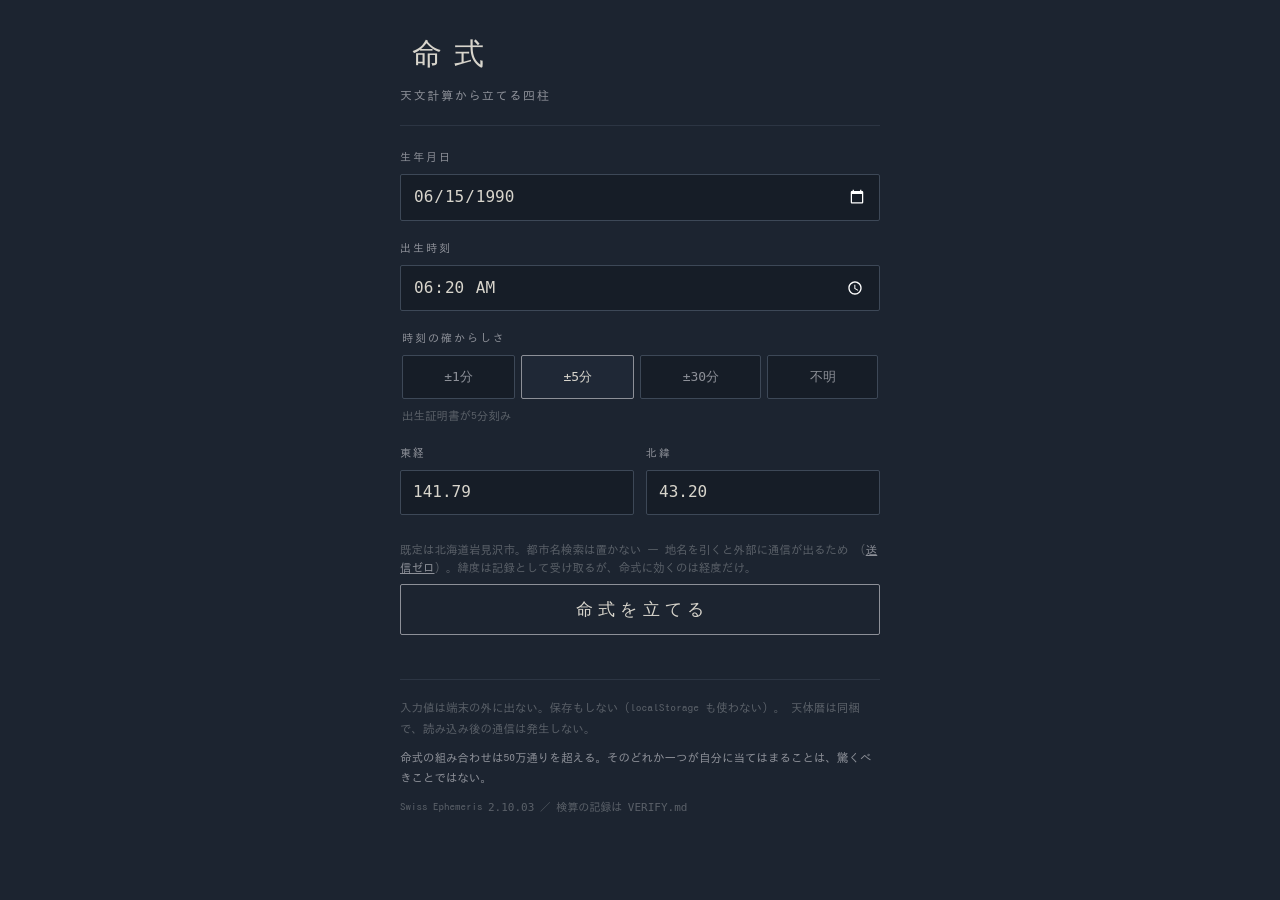
==== index.html @ a0f64572 "命式エンジン Phase 0-3: 天文計算・四柱・表示 Swiss Ephemeris を WebAssembly でリポジトリに同梱し、ビルドステップ無しで 動く静的サイトとして実装した。  検算" ====
<!doctype html>
<html lang="ja">
<head>
<meta charset="utf-8">
<meta name="viewport" content="width=device-width, initial-scale=1, viewport-fit=cover">
<meta name="color-scheme" content="dark">
<title>命式</title>
<link rel="stylesheet" href="app/style.css">
</head>
<body>

<noscript>
  <p class="notice">このページは JavaScript で計算します。有効にしてください。</p>
</noscript>

<header class="masthead">
  <h1>命式</h1>
  <p class="subtitle">天文計算から立てる四柱</p>
</header>

<main>
  <!-- Shown until the ephemeris is ready; replaced by an explicit failure
       message if it never loads, never left as a blank page. -->
  <div id="boot" class="boot">
    <p class="boot-line">計算エンジンを読み込んでいます</p>
  </div>

  <form id="form" class="panel" hidden autocomplete="off">
    <div class="field">
      <label for="birthdate">生年月日</label>
      <input type="date" id="birthdate" name="birthdate" value="1990-06-15" required>
    </div>

    <div class="field">
      <label for="birthtime">出生時刻</label>
      <input type="time" id="birthtime" name="birthtime" value="06:20" step="60">
    </div>

    <fieldset class="field">
      <legend>時刻の確からしさ</legend>
      <div id="precision" class="choices"></div>
      <p class="hint" id="precision-hint"></p>
    </fieldset>

    <div class="field-pair">
      <div class="field">
        <label for="longitude">東経</label>
        <input type="number" id="longitude" value="141.79" min="122" max="154" step="0.01" inputmode="decimal" required>
      </div>
      <div class="field">
        <label for="latitude">北緯</label>
        <input type="number" id="latitude" value="43.20" min="20" max="46" step="0.01" inputmode="decimal" required>
      </div>
    </div>
    <p class="hint">
      既定は北海道岩見沢市。都市名検索は置かない — 地名を引くと外部に通信が出るため
      （<a href="#privacy">送信ゼロ</a>）。緯度は記録として受け取るが、命式に効くのは経度だけ。
    </p>

    <button type="submit" class="primary" id="cast">命式を立てる</button>
  </form>

  <section id="output" class="output" hidden aria-live="polite"></section>
</main>

<footer class="colophon">
  <p id="privacy">
    入力値は端末の外に出ない。保存もしない（localStorage も使わない）。
    天体暦は同梱で、読み込み後の通信は発生しない。
  </p>
  <p class="caution">
    命式の組み合わせは50万通りを超える。そのどれか一つが自分に当てはまることは、驚くべきことではない。
  </p>
  <p class="version">
    Swiss Ephemeris <span id="swe-version" class="mono">—</span> ／
    検算の記録は <span class="mono">VERIFY.md</span>
  </p>
</footer>

<script type="module" src="app/main.js"></script>
</body>
</html>
---- app/style.css ----
/*
 * Visual design (spec §5).
 *
 * The reference is a paper 万年暦, not a fortune-telling app: dense tables,
 * vertical setting, and 朱 reserved for the term ingress times alone.
 *
 * The five element colours are a system of five equal terms, so none of them is
 * promoted to "the accent colour". They appear only as thin marks beside each
 * character — never as fills, never as the ground.
 */

:root {
  /* 五行五色 */
  --wood:  #2E5E4E;  /* 青 — old wood, not a sapling */
  --fire:  #A8322D;  /* 赤 — vermilion, held back */
  --earth: #A88B3F;  /* 黄 — loess, not gold */
  --metal: #D8D5CC;  /* 白 — unbleached, the dull sheen of metal */
  --water: #1C2430;  /* 玄 — not black; dark with blue in it */

  --ground: #1C2430;
  --ink: #D8D5CC;
  --ink-dim: #8D9098;
  --ink-faint: #5A6068;
  --rule: #2C3543;
  --rule-strong: #3D4857;
  --cinnabar: #A8322D;

  /* No web fonts: downloading one would break "no network after load" (§7).
     iOS supplies Hiragino Mincho, which sets vertically and is what the chart
     is designed around. The rest of the stack is a safety net — a font without
     vertical metrics gives every glyph a zero vertical advance and piles the
     characters on top of one another, so the fallbacks are all faces that set
     vertically, and the generic `serif` is deliberately last. */
  --mincho: "Hiragino Mincho ProN", "HiraMinProN-W3", "Yu Mincho", YuMincho,
            "Noto Serif JP", "Noto Serif CJK JP", "Source Han Serif JP",
            "IPAmjMincho", "IPAMincho", "MS Mincho", "Songti SC", serif;
  --mono: ui-monospace, "SF Mono", SFMono-Regular, Menlo, "DejaVu Sans Mono", monospace;
  --gothic: "Hiragino Sans", "Hiragino Kaku Gothic ProN", "Yu Gothic",
            "Noto Sans JP", "Noto Sans CJK JP", "IPAGothic", system-ui, sans-serif;
}

*, *::before, *::after { box-sizing: border-box; }

html { -webkit-text-size-adjust: 100%; }

body {
  margin: 0;
  padding: 0 16px calc(32px + env(safe-area-inset-bottom));
  background: var(--ground);
  color: var(--ink);
  font-family: var(--gothic);
  font-size: 15px;
  line-height: 1.7;
  /* The水 of the palette is the ground itself, so nothing sits on pure black. */
}

main { max-width: 480px; margin: 0 auto; }

/* --- masthead ------------------------------------------------------------ */

.masthead {
  max-width: 480px;
  margin: 0 auto;
  padding: 28px 0 20px;
  border-bottom: 1px solid var(--rule);
}
.masthead h1 {
  font-family: var(--mincho);
  font-size: 30px;
  font-weight: 400;
  letter-spacing: 0.4em;
  margin: 0;
  text-indent: 0.4em;
}
.subtitle {
  margin: 6px 0 0;
  font-size: 12px;
  color: var(--ink-dim);
  letter-spacing: 0.14em;
}

/* --- boot / failure ------------------------------------------------------ */

.boot { padding: 40px 0; color: var(--ink-dim); font-size: 13px; }
.boot-line { margin: 0; letter-spacing: 0.08em; }
.boot.failed { color: var(--ink); }
.boot.failed .boot-line { margin-bottom: 10px; }
.boot .remedy {
  margin: 0;
  font-size: 13px;
  color: var(--ink-dim);
  border-left: 2px solid var(--cinnabar);
  padding-left: 12px;
}

/* --- form ---------------------------------------------------------------- */

.panel { padding: 22px 0 4px; }

.field { margin-bottom: 18px; border: 0; padding: 0; min-width: 0; }
.field-pair { display: flex; gap: 12px; }
.field-pair .field { flex: 1 1 0; }

label, legend {
  display: block;
  font-size: 11px;
  letter-spacing: 0.18em;
  color: var(--ink-dim);
  margin-bottom: 7px;
  padding: 0;
}

input[type="date"], input[type="time"], input[type="number"] {
  width: 100%;
  padding: 11px 12px;
  background: #161D27;
  border: 1px solid var(--rule-strong);
  border-radius: 2px;
  color: var(--ink);
  font-family: var(--mono);
  font-size: 16px; /* 16px keeps iOS from zooming the viewport on focus */
  line-height: 1.3;
  min-height: 44px;
}
input:focus-visible {
  outline: none;
  border-color: var(--ink-dim);
}

.choices { display: flex; flex-wrap: wrap; gap: 6px; }
.choice {
  flex: 1 1 auto;
  padding: 9px 4px;
  min-height: 44px;
  background: #161D27;
  border: 1px solid var(--rule-strong);
  border-radius: 2px;
  color: var(--ink-dim);
  font-family: var(--mono);
  font-size: 13px;
  cursor: pointer;
  white-space: nowrap;
}
.choice[aria-pressed="true"] {
  color: var(--ink);
  border-color: var(--ink-dim);
  background: #1F2836;
}

.hint {
  margin: 8px 0 0;
  font-size: 11.5px;
  line-height: 1.65;
  color: var(--ink-faint);
}
.hint a { color: var(--ink-dim); }

button.primary {
  width: 100%;
  min-height: 48px;
  margin-top: 6px;
  padding: 13px;
  background: transparent;
  border: 1px solid var(--ink-dim);
  border-radius: 2px;
  color: var(--ink);
  font-family: var(--mincho);
  font-size: 17px;
  letter-spacing: 0.3em;
  text-indent: 0.3em;
  cursor: pointer;
}
button.primary:active { background: #1F2836; }

/* --- output sections ----------------------------------------------------- */

.output { padding-top: 8px; }

.section { margin-top: 30px; }
.section > h2 {
  font-size: 11px;
  font-weight: 400;
  letter-spacing: 0.2em;
  color: var(--ink-dim);
  margin: 0 0 12px;
  padding-bottom: 7px;
  border-bottom: 1px solid var(--rule);
}

/* --- the chart ----------------------------------------------------------- */

/* Genuinely vertical, per §5.3: writing-mode does the work, not rotation.
   In vertical-rl the block flow runs right to left, so the first pillar in
   source order (年) lands on the right, which is the conventional order. */
/* In vertical-rl the inline axis runs top-to-bottom and the block axis runs
   right-to-left, which inverts what flex-direction means. `column` on the
   chart therefore lays the pillars out horizontally, right to left, and `row`
   inside a pillar stacks its characters downwards. Swapping these two is what
   makes a "vertical" chart come out sideways. */
.chart {
  writing-mode: vertical-rl;
  text-orientation: upright;
  display: flex;
  flex-direction: column;
  justify-content: space-around;
  align-items: flex-start;
  font-family: var(--mincho);
  padding: 20px 10px 18px;
  border-top: 1px solid var(--rule-strong);
  border-bottom: 1px solid var(--rule-strong);
  /* An orthogonal flow sizes its block axis (here, the width) to content, so
     the width has to be asked for explicitly to spread the four pillars. */
  width: 100%;
  overflow-x: auto;
}

.pillar {
  display: flex;
  flex-direction: row;
  align-items: center;
  gap: 15px;
}
/* Left as normal inline flow: in vertical-rl the inline axis already runs
   downwards, so the two characters stack without any flex involvement. Making
   this a flex container collapses the glyphs to zero inline size. */
.pillar-glyphs { display: block; text-align: center; }

.pillar-label {
  font-size: 11px;
  color: var(--ink-dim);
  letter-spacing: 0.2em;
  font-family: var(--gothic);
}

.glyph {
  position: relative;
  display: inline-block;
  font-size: 40px;
  line-height: 1.3;
}

/* The element mark: a thin rule alongside the character. Physical positioning
   is used deliberately — the writing mode is known and fixed here. */
.glyph::before {
  content: "";
  position: absolute;
  left: -7px;
  top: 50%;
  transform: translateY(-50%);
  width: 2px;
  height: 26px;
  background: var(--mark, transparent);
  border-radius: 1px;
}
.glyph.wood  { --mark: var(--wood); }
.glyph.fire  { --mark: var(--fire); }
.glyph.earth { --mark: var(--earth); }
.glyph.metal { --mark: var(--metal); }
.glyph.water { --mark: #4A6FA5; } /* 玄 is the ground, so water is marked in its lighter cast */

.pillar-empty {
  font-size: 22px;
  color: var(--ink-faint);
  font-family: var(--mono);
  writing-mode: horizontal-tb;
  margin-block-start: 24px;
}

.pillar.changed .glyph { color: #E8E4DA; }

/* --- the "27 minutes" toggle (§5.4) -------------------------------------- */

.correction {
  display: flex;
  align-items: center;
  justify-content: space-between;
  gap: 12px;
  padding: 13px 14px;
  margin-bottom: 2px;
  background: #161D27;
  border: 1px solid var(--rule-strong);
  border-radius: 2px;
}
.correction-text { min-width: 0; }
.correction-title { font-size: 13px; letter-spacing: 0.06em; }
.correction-sub {
  font-size: 11.5px;
  color: var(--ink-dim);
  font-family: var(--mono);
  margin-top: 3px;
}
.switch {
  flex: 0 0 auto;
  width: 52px;
  height: 30px;
  min-height: 30px;
  padding: 0;
  border-radius: 15px;
  border: 1px solid var(--rule-strong);
  background: #10161E;
  position: relative;
  cursor: pointer;
}
.switch::after {
  content: "";
  position: absolute;
  top: 3px; left: 3px;
  width: 22px; height: 22px;
  border-radius: 50%;
  background: var(--ink-faint);
  transition: transform 220ms ease, background 220ms ease;
}
.switch[aria-pressed="true"] { border-color: var(--ink-dim); }
.switch[aria-pressed="true"]::after {
  transform: translateX(22px);
  background: var(--ink);
}

/* The one place motion is allowed: a pillar that changes physically swaps. */
@keyframes swap-out {
  from { transform: translateY(0); opacity: 1; }
  to   { transform: translateY(-14px); opacity: 0; }
}
@keyframes swap-in {
  from { transform: translateY(16px); opacity: 0; }
  to   { transform: translateY(0); opacity: 1; }
}
.glyph.is-leaving { animation: swap-out 150ms ease forwards; }
.glyph.is-entering { animation: swap-in 260ms cubic-bezier(.2,.7,.3,1) forwards; }

.verdict {
  font-size: 12px;
  color: var(--ink-dim);
  margin: 10px 0 0;
  min-height: 1.7em;
}
.verdict.moved { color: var(--ink); }
.verdict .moved-pillar { color: var(--cinnabar); font-family: var(--mincho); }

/* --- certainty ----------------------------------------------------------- */

.state { margin: 16px 0 0; padding-left: 12px; border-left: 2px solid var(--rule-strong); }
.state.determinate { border-color: var(--rule-strong); }
.state.boundary { border-color: var(--cinnabar); }
.state.unknown { border-color: var(--earth); }
.state-title { font-size: 12.5px; letter-spacing: 0.1em; margin: 0 0 4px; }
.state-body { font-size: 12.5px; color: var(--ink-dim); margin: 0; }
.state-body .mono { color: var(--ink); }

.parallel { display: grid; gap: 12px; margin-top: 14px; }
.parallel-item { border: 1px solid var(--rule); border-radius: 2px; padding: 10px 12px; }
.parallel-head {
  display: flex; justify-content: space-between; align-items: baseline; gap: 8px;
  font-size: 12px; color: var(--ink-dim); margin-bottom: 6px;
}
.parallel-pillars { font-family: var(--mincho); font-size: 21px; letter-spacing: 0.16em; }
.parallel-share { font-family: var(--mono); font-size: 11.5px; color: var(--cinnabar); }

/* --- tables (the 万年暦 register) ---------------------------------------- */

table { width: 100%; border-collapse: collapse; font-size: 12px; }
th, td {
  text-align: left;
  padding: 7px 8px 7px 0;
  border-bottom: 1px solid var(--rule);
  vertical-align: baseline;
}
th { font-weight: 400; color: var(--ink-dim); }
td.num, td.mono, .mono { font-family: var(--mono); font-variant-numeric: tabular-nums; }
td.num { text-align: right; padding-right: 0; white-space: nowrap; }
tr.dominant td { color: var(--ink); }
tr.dominant th { color: var(--ink); }

/* 朱 is spent only here: the ingress times. */
.ingress { color: var(--cinnabar); font-family: var(--mono); }

/* --- axes (§4.2) --------------------------------------------------------- */

.axis { border-bottom: 1px solid var(--rule); }
.axis:first-of-type { border-top: 1px solid var(--rule); }
.axis-summary {
  display: flex; align-items: baseline; justify-content: space-between; gap: 10px;
  padding: 12px 0; cursor: default; list-style: none;
}
.axis.live .axis-summary { cursor: pointer; }
.axis-summary::-webkit-details-marker { display: none; }
.axis-name { font-size: 13px; }
.axis-state { font-size: 11.5px; color: var(--ink-faint); font-family: var(--mono); text-align: right; }
.axis.live .axis-state { color: var(--cinnabar); }
.axis-detail { padding: 0 0 14px; }
.axis-option { margin-bottom: 10px; }
.axis-option-name { font-size: 12px; color: var(--ink-dim); }
.axis-change { font-family: var(--mincho); font-size: 15px; letter-spacing: 0.08em; }
.axis-change .from { color: var(--ink-faint); }
.axis-change .arrow { color: var(--ink-faint); font-family: var(--mono); padding: 0 4px; }
.axis-change .to { color: var(--ink); }

/* --- notes --------------------------------------------------------------- */

.colophon {
  max-width: 480px;
  margin: 40px auto 0;
  padding-top: 18px;
  border-top: 1px solid var(--rule);
  font-size: 11.5px;
  line-height: 1.75;
  color: var(--ink-faint);
}
.colophon p { margin: 0 0 9px; }
.colophon .caution { color: var(--ink-dim); }
.colophon .version { font-size: 11px; }

.notice {
  margin: 20px 0;
  padding: 12px;
  border: 1px solid var(--cinnabar);
  border-radius: 2px;
  font-size: 13px;
}

/* --- motion ------------------------------------------------------------- */

@media (prefers-reduced-motion: reduce) {
  .switch::after { transition: none; }
  .glyph.is-leaving, .glyph.is-entering { animation: none; }
}

@media (min-width: 420px) {
  .glyph { font-size: 46px; }
  .chart { min-height: 250px; }
}
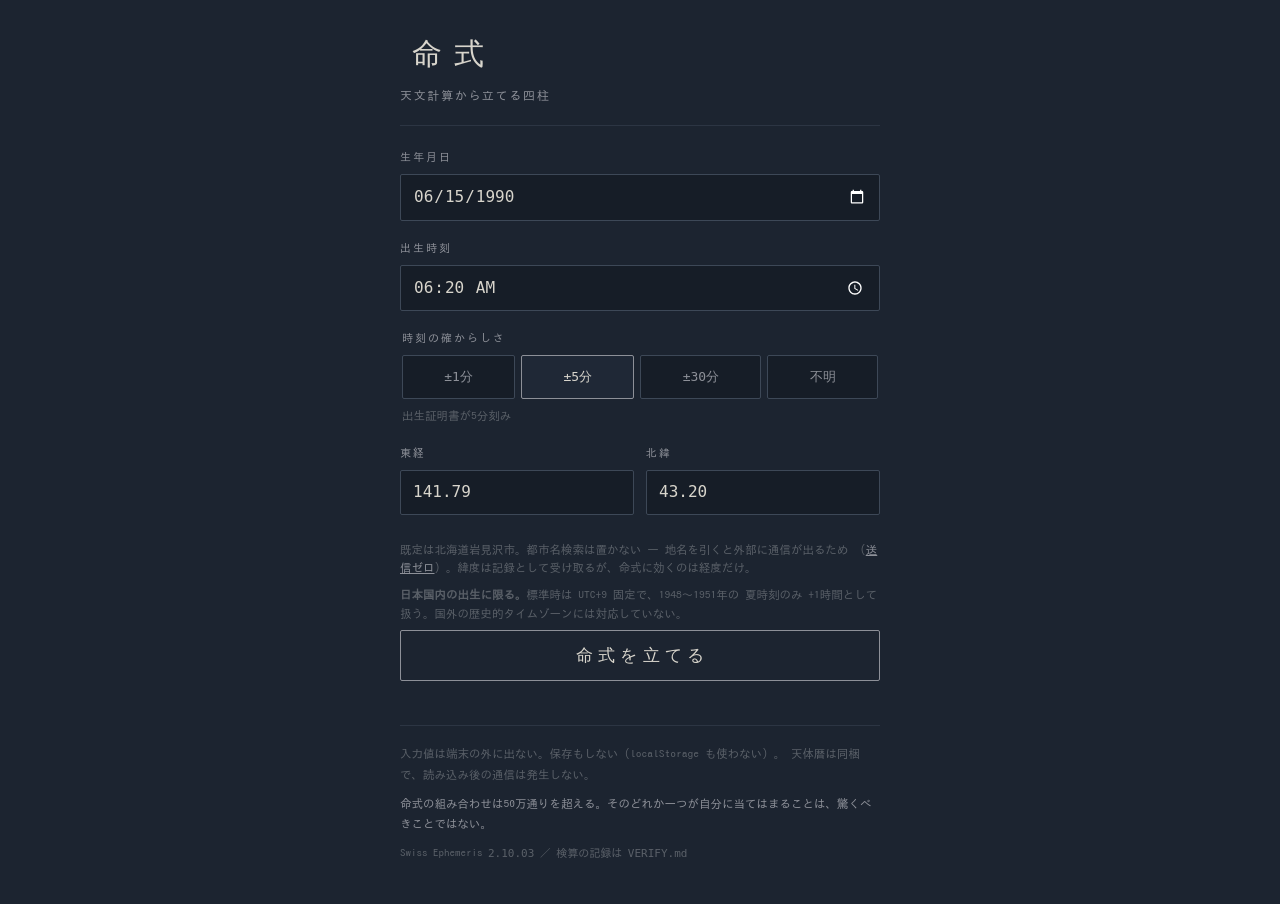
==== commit daef13b2: "自己精査: 6件のバグを修正し、不変条件テストを追加 検算は 24/24 → 31/31。見つけた不具合はすべて回帰テストで固定した。  修正した不具合:  1. 時刻不明のとき誤差棒が動かなかった。" ====
--- a/index.html
+++ b/index.html
@@ -28,7 +28,10 @@
   <form id="form" class="panel" hidden autocomplete="off">
     <div class="field">
       <label for="birthdate">生年月日</label>
-      <input type="date" id="birthdate" name="birthdate" value="1990-06-15" required>
+      <!-- Bounded by the bundled ephemeris files (1800-2399); outside that
+           range Swiss Ephemeris silently switches theory. -->
+      <input type="date" id="birthdate" name="birthdate" value="1990-06-15"
+             min="1800-01-01" max="2399-12-31" required>
     </div>
 
     <div class="field">
@@ -56,6 +59,10 @@
       既定は北海道岩見沢市。都市名検索は置かない — 地名を引くと外部に通信が出るため
       （<a href="#privacy">送信ゼロ</a>）。緯度は記録として受け取るが、命式に効くのは経度だけ。
     </p>
+    <p class="hint">
+      <strong>日本国内の出生に限る。</strong>標準時は UTC+9 固定で、1948〜1951年の
+      夏時刻のみ +1時間として扱う。国外の歴史的タイムゾーンには対応していない。
+    </p>
 
     <button type="submit" class="primary" id="cast">命式を立てる</button>
   </form>
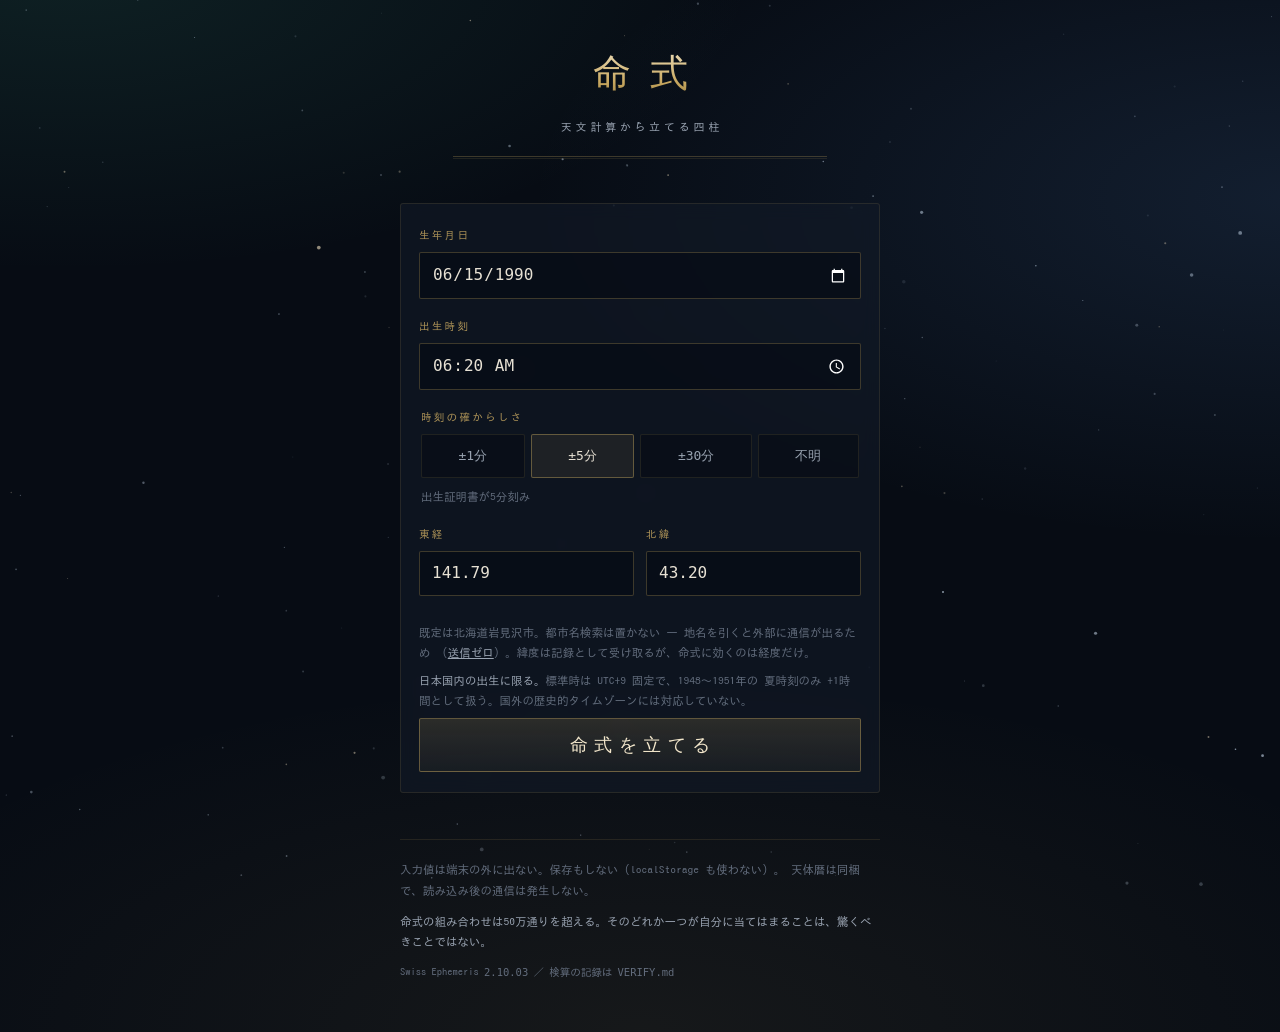
==== commit 47c4cd41: "UI刷新: 実データで描く天盤と、検証済みの五行パレット ## 天盤（app/ui/dial.js）  羅盤の同心円構造を借りた SVG の盤を中心に据えた。形は借りたが判断は 借りていない。描いてあ" ====
--- a/index.html
+++ b/index.html
@@ -8,6 +8,8 @@
 <link rel="stylesheet" href="app/style.css">
 </head>
 <body>
+
+<canvas id="sky" aria-hidden="true"></canvas>
 
 <noscript>
   <p class="notice">このページは JavaScript で計算します。有効にしてください。</p>
--- a/app/style.css
+++ b/app/style.css
@@ -1,36 +1,53 @@
 /*
- * Visual design (spec §5).
+ * Visual design.
  *
- * The reference is a paper 万年暦, not a fortune-telling app: dense tables,
- * vertical setting, and 朱 reserved for the term ingress times alone.
+ * The reference is a 羅盤 — the lacquered, brass-ruled diviner's compass — laid
+ * on a night sky: concentric rings, dense registers, gold rules, and 朱 spent
+ * on one thing only. The form is borrowed; none of its claims are.
  *
- * The five element colours are a system of five equal terms, so none of them is
- * promoted to "the accent colour". They appear only as thin marks beside each
- * character — never as fills, never as the ground.
+ * The five element colours are a system of five equal terms, so none is
+ * promoted to "the accent". They appear as marks and glows beside characters
+ * that already name themselves — colour is never the only encoding.
  */
 
 :root {
-  /* 五行五色 */
-  --wood:  #2E5E4E;  /* 青 — old wood, not a sapling */
-  --fire:  #A8322D;  /* 赤 — vermilion, held back */
-  --earth: #A88B3F;  /* 黄 — loess, not gold */
-  --metal: #D8D5CC;  /* 白 — unbleached, the dull sheen of metal */
-  --water: #1C2430;  /* 玄 — not black; dark with blue in it */
-
-  --ground: #1C2430;
-  --ink: #D8D5CC;
-  --ink-dim: #8D9098;
-  --ink-faint: #5A6068;
-  --rule: #2C3543;
-  --rule-strong: #3D4857;
-  --cinnabar: #A8322D;
-
-  /* No web fonts: downloading one would break "no network after load" (§7).
-     iOS supplies Hiragino Mincho, which sets vertically and is what the chart
-     is designed around. The rest of the stack is a safety net — a font without
-     vertical metrics gives every glyph a zero vertical advance and piles the
-     characters on top of one another, so the fallbacks are all faces that set
-     vertically, and the generic `serif` is deliberately last. */
+  /*
+   * 五行五色, re-stepped for a dark ground.
+   *
+   * The original spec palette (木 #2E5E4E, 火 #A8322D, 土 #A88B3F, 金 #D8D5CC,
+   * 水 #1C2430) fails as a categorical set here, measured rather than judged:
+   * 木↔火 separate by only ΔE 5.6 under protanopia, and 水 *is* the background
+   * (contrast 1.12 — invisible). These keep the same five hues and readings but
+   * pass CVD separation (worst pair ΔE 8.6), the normal-vision floor (16.0) and
+   * 3:1 contrast on every slot. 金 stays near-achromatic because that is what
+   * 金 means; the 干支 character beside it always carries the identity.
+   */
+  --el-wood:  #3FA98A;
+  --el-fire:  #E2574B;
+  --el-earth: #D9A441;
+  --el-metal: #DED8CA;
+  --el-water: #5A8FD8;
+
+  /* Ground and rules */
+  --ground: #070C14;
+  --ground-2: #0C1420;
+  --panel: rgba(18, 27, 40, 0.62);
+  --brass: #C9A961;
+  --brass-dim: rgba(201, 169, 97, 0.42);
+  --brass-faint: rgba(201, 169, 97, 0.16);
+  --cinnabar: #D4514A;
+
+  --ink: #E7E1D4;
+  --ink-dim: #98A2B0;
+  --ink-faint: #626C7C;
+  --rule: rgba(201, 169, 97, 0.13);
+  --rule-strong: rgba(201, 169, 97, 0.28);
+
+  /* No web fonts: fetching one would break "no network after load".
+     iOS supplies Hiragino Mincho, which sets vertically — the chart is built
+     around that. Fallbacks are all faces that set vertically, because a font
+     without vertical metrics gives every glyph a zero vertical advance and
+     piles the characters on top of one another. */
   --mincho: "Hiragino Mincho ProN", "HiraMinProN-W3", "Yu Mincho", YuMincho,
             "Noto Serif JP", "Noto Serif CJK JP", "Source Han Serif JP",
             "IPAmjMincho", "IPAMincho", "MS Mincho", "Songti SC", serif;
@@ -40,62 +57,109 @@
 }
 
 *, *::before, *::after { box-sizing: border-box; }
-
 html { -webkit-text-size-adjust: 100%; }
 
 body {
   margin: 0;
-  padding: 0 16px calc(32px + env(safe-area-inset-bottom));
+  padding: 0 16px calc(40px + env(safe-area-inset-bottom));
   background: var(--ground);
   color: var(--ink);
   font-family: var(--gothic);
   font-size: 15px;
-  line-height: 1.7;
-  /* The水 of the palette is the ground itself, so nothing sits on pure black. */
-}
-
-main { max-width: 480px; margin: 0 auto; }
+  line-height: 1.75;
+  overflow-x: hidden;
+}
+
+/* Two soft aurorae, fixed behind everything. Large, slow, and low-contrast so
+   they read as depth rather than as decoration. */
+body::before {
+  content: "";
+  position: fixed;
+  inset: -20% -30%;
+  z-index: -2;
+  pointer-events: none;
+  background:
+    radial-gradient(48% 34% at 22% 12%, rgba(63, 169, 138, 0.13), transparent 70%),
+    radial-gradient(52% 38% at 82% 30%, rgba(90, 143, 216, 0.14), transparent 72%),
+    radial-gradient(60% 40% at 50% 96%, rgba(201, 169, 97, 0.08), transparent 70%),
+    var(--ground);
+}
+
+#sky {
+  position: fixed;
+  inset: 0;
+  z-index: -1;
+  width: 100%;
+  height: 100%;
+  pointer-events: none;
+}
+
+main { max-width: 480px; margin: 0 auto; position: relative; }
 
 /* --- masthead ------------------------------------------------------------ */
 
 .masthead {
   max-width: 480px;
   margin: 0 auto;
-  padding: 28px 0 20px;
-  border-bottom: 1px solid var(--rule);
+  padding: 40px 0 22px;
+  text-align: center;
+  position: relative;
 }
 .masthead h1 {
   font-family: var(--mincho);
-  font-size: 30px;
+  font-size: 38px;
   font-weight: 400;
-  letter-spacing: 0.4em;
+  letter-spacing: 0.5em;
   margin: 0;
-  text-indent: 0.4em;
+  text-indent: 0.5em;
+  background: linear-gradient(180deg, #F6EBD2 0%, var(--brass) 62%, #8A6E33 100%);
+  -webkit-background-clip: text;
+  background-clip: text;
+  color: transparent;
 }
 .subtitle {
-  margin: 6px 0 0;
-  font-size: 12px;
+  margin: 10px 0 0;
+  font-size: 11px;
   color: var(--ink-dim);
-  letter-spacing: 0.14em;
+  letter-spacing: 0.34em;
+  text-indent: 0.34em;
+}
+/* A brass double-rule, as on the rim of a compass. */
+.masthead::after {
+  content: "";
+  display: block;
+  margin: 20px auto 0;
+  width: 78%;
+  height: 3px;
+  border-top: 1px solid var(--rule-strong);
+  border-bottom: 1px solid var(--rule);
 }
 
 /* --- boot / failure ------------------------------------------------------ */
 
-.boot { padding: 40px 0; color: var(--ink-dim); font-size: 13px; }
-.boot-line { margin: 0; letter-spacing: 0.08em; }
-.boot.failed { color: var(--ink); }
-.boot.failed .boot-line { margin-bottom: 10px; }
+.boot { padding: 46px 0; color: var(--ink-dim); font-size: 13px; text-align: center; }
+.boot-line { margin: 0; letter-spacing: 0.16em; }
+.boot.failed { text-align: left; color: var(--ink); }
+.boot.failed .boot-line { margin-bottom: 12px; }
 .boot .remedy {
   margin: 0;
-  font-size: 13px;
+  font-size: 12.5px;
   color: var(--ink-dim);
   border-left: 2px solid var(--cinnabar);
-  padding-left: 12px;
+  padding-left: 13px;
 }
 
 /* --- form ---------------------------------------------------------------- */
 
-.panel { padding: 22px 0 4px; }
+.panel {
+  padding: 22px 18px 20px;
+  margin-top: 22px;
+  background: var(--panel);
+  border: 1px solid var(--rule);
+  border-radius: 3px;
+  -webkit-backdrop-filter: blur(9px);
+  backdrop-filter: blur(9px);
+}
 
 .field { margin-bottom: 18px; border: 0; padding: 0; min-width: 0; }
 .field-pair { display: flex; gap: 12px; }
@@ -103,17 +167,18 @@
 
 label, legend {
   display: block;
-  font-size: 11px;
-  letter-spacing: 0.18em;
-  color: var(--ink-dim);
-  margin-bottom: 7px;
+  font-size: 10.5px;
+  letter-spacing: 0.22em;
+  color: var(--brass);
+  margin-bottom: 8px;
   padding: 0;
+  opacity: 0.85;
 }
 
 input[type="date"], input[type="time"], input[type="number"] {
   width: 100%;
   padding: 11px 12px;
-  background: #161D27;
+  background: rgba(7, 12, 20, 0.66);
   border: 1px solid var(--rule-strong);
   border-radius: 2px;
   color: var(--ink);
@@ -122,81 +187,173 @@
   line-height: 1.3;
   min-height: 44px;
 }
-input:focus-visible {
-  outline: none;
-  border-color: var(--ink-dim);
-}
+input:focus-visible { outline: none; border-color: var(--brass); }
 
 .choices { display: flex; flex-wrap: wrap; gap: 6px; }
 .choice {
   flex: 1 1 auto;
   padding: 9px 4px;
   min-height: 44px;
-  background: #161D27;
-  border: 1px solid var(--rule-strong);
+  background: rgba(7, 12, 20, 0.6);
+  border: 1px solid var(--rule);
   border-radius: 2px;
   color: var(--ink-dim);
   font-family: var(--mono);
   font-size: 13px;
   cursor: pointer;
   white-space: nowrap;
+  transition: border-color 180ms ease, color 180ms ease;
 }
 .choice[aria-pressed="true"] {
   color: var(--ink);
-  border-color: var(--ink-dim);
-  background: #1F2836;
-}
-
-.hint {
-  margin: 8px 0 0;
-  font-size: 11.5px;
-  line-height: 1.65;
-  color: var(--ink-faint);
-}
+  border-color: var(--brass-dim);
+  background: rgba(201, 169, 97, 0.09);
+}
+
+.hint { margin: 9px 0 0; font-size: 11.5px; line-height: 1.7; color: var(--ink-faint); }
 .hint a { color: var(--ink-dim); }
+.hint strong { color: var(--ink-dim); font-weight: 400; }
 
 button.primary {
   width: 100%;
-  min-height: 48px;
-  margin-top: 6px;
-  padding: 13px;
-  background: transparent;
-  border: 1px solid var(--ink-dim);
+  min-height: 50px;
+  margin-top: 8px;
+  padding: 14px;
+  background: linear-gradient(180deg, rgba(201, 169, 97, 0.16), rgba(201, 169, 97, 0.05));
+  border: 1px solid var(--brass-dim);
   border-radius: 2px;
-  color: var(--ink);
+  color: #F2E6CB;
   font-family: var(--mincho);
-  font-size: 17px;
-  letter-spacing: 0.3em;
-  text-indent: 0.3em;
+  font-size: 18px;
+  letter-spacing: 0.36em;
+  text-indent: 0.36em;
   cursor: pointer;
 }
-button.primary:active { background: #1F2836; }
-
-/* --- output sections ----------------------------------------------------- */
-
-.output { padding-top: 8px; }
-
-.section { margin-top: 30px; }
+button.primary:active { background: rgba(201, 169, 97, 0.2); }
+
+/* --- sections ------------------------------------------------------------ */
+
+.output { padding-top: 6px; }
+.section { margin-top: 34px; }
 .section > h2 {
-  font-size: 11px;
+  font-size: 10.5px;
   font-weight: 400;
-  letter-spacing: 0.2em;
-  color: var(--ink-dim);
-  margin: 0 0 12px;
-  padding-bottom: 7px;
+  letter-spacing: 0.26em;
+  color: var(--brass);
+  opacity: 0.85;
+  margin: 0 0 14px;
+  padding-bottom: 8px;
   border-bottom: 1px solid var(--rule);
 }
 
-/* --- the chart ----------------------------------------------------------- */
-
-/* Genuinely vertical, per §5.3: writing-mode does the work, not rotation.
-   In vertical-rl the block flow runs right to left, so the first pillar in
-   source order (年) lands on the right, which is the conventional order. */
+/* --- 天盤 ---------------------------------------------------------------- */
+
+.dial-wrap { margin: 4px -4px 0; }
+.dial { width: 100%; height: auto; display: block; overflow: visible; }
+
+.dial-rim { fill: none; stroke: var(--brass-dim); stroke-width: 1; }
+.dial-rule { fill: none; stroke: var(--brass-faint); stroke-width: 1; }
+
+.sector { fill: rgba(201, 169, 97, 0.035); stroke: var(--brass-faint); stroke-width: 0.7; }
+.sector.is-live {
+  fill: rgba(201, 169, 97, 0.16);
+  stroke: var(--brass-dim);
+  stroke-width: 1;
+}
+.sector-label {
+  font-family: var(--mincho);
+  font-size: 15px;
+  fill: var(--ink-faint);
+  transition: fill 400ms ease, font-size 400ms ease;
+}
+.sector-label.is-live { fill: #F4E7C8; font-size: 18px; }
+
+.tick { stroke: var(--brass-faint); stroke-width: 1; }
+.tick-setsu { stroke: var(--brass-dim); stroke-width: 1.4; }
+
+/* 立春: the origin the whole ordering is measured from. */
+.origin-mark { fill: var(--cinnabar); }
+
+.sun { fill: #FFE9A8; }
+.sun-ray {
+  stroke: rgba(255, 233, 168, 0.32);
+  stroke-width: 1;
+  stroke-dasharray: 2 5;
+}
+
+.hour-sector { fill: rgba(90, 143, 216, 0.05); stroke: var(--brass-faint); stroke-width: 0.7; }
+.hour-sector.is-live { fill: rgba(201, 169, 97, 0.14); stroke: var(--brass-dim); }
+.hour-label {
+  font-family: var(--mincho);
+  font-size: 12px;
+  fill: var(--ink-faint);
+  transition: fill 400ms ease;
+}
+.hour-label.is-live { fill: var(--ink); font-size: 14px; }
+
+/* The two clocks. The angle between them is the correction. */
+.hand { transform-box: view-box; transform-origin: 180px 180px; }
+.hand-line { stroke-width: 2; stroke-linecap: round; }
+.hand-standard .hand-line { stroke: var(--ink-dim); stroke-dasharray: 4 3; }
+.hand-standard .hand-tip { fill: var(--ink-faint); }
+.hand-apparent .hand-line { stroke: #F7E9C6; stroke-width: 2.5; }
+.hand-apparent .hand-tip { fill: #F4E7C8; }
+.hand.is-active .hand-line { filter: url(#soft-glow); }
+/* The wedge between the two clocks. At 27 minutes this is only ~7° wide, so it
+   is lit brightly and the exact times are also printed below the dial — the
+   geometry stays honest instead of being exaggerated to look impressive. */
+.clock-gap { fill: rgba(201, 169, 97, 0.22); }
+
+/* The error bar, swept around the active clock. */
+.error-arc {
+  fill: none;
+  stroke: var(--cinnabar);
+  stroke-width: 3;
+  stroke-linecap: round;
+}
+
+.core-stem {
+  font-family: var(--mincho);
+  font-size: 46px;
+  fill: var(--ink);
+}
+.core-stem.el-wood  { fill: var(--el-wood); }
+.core-stem.el-fire  { fill: var(--el-fire); }
+.core-stem.el-earth { fill: var(--el-earth); }
+.core-stem.el-metal { fill: var(--el-metal); }
+.core-stem.el-water { fill: var(--el-water); }
+.core-caption { font-size: 8.5px; letter-spacing: 0.3em; fill: var(--ink-faint); }
+.dial-note { font-size: 11px; letter-spacing: 0.2em; fill: var(--ink-faint); }
+
+.dial-readout {
+  display: grid;
+  grid-template-columns: auto 1fr auto;
+  gap: 6px 10px;
+  align-items: center;
+  margin-top: 10px;
+  padding: 11px 13px;
+  border: 1px solid var(--rule);
+  border-radius: 3px;
+  background: rgba(18, 27, 40, 0.42);
+  font-family: var(--mono);
+  font-size: 12px;
+}
+.dial-readout i { width: 16px; height: 2px; border-radius: 1px; display: block; }
+.dial-readout .k-std { background: var(--ink-dim); }
+.dial-readout .k-app { background: var(--brass); }
+.dial-readout .k-err { background: var(--cinnabar); }
+.dial-readout .ro-name { color: var(--ink-dim); font-family: var(--gothic); font-size: 11.5px; }
+.dial-readout .ro-value { text-align: right; color: var(--ink); }
+.dial-readout .ro-value.dim { color: var(--ink-dim); }
+.dial-readout .ro-delta { color: var(--brass); }
+
+/* --- the four pillars ---------------------------------------------------- */
+
 /* In vertical-rl the inline axis runs top-to-bottom and the block axis runs
    right-to-left, which inverts what flex-direction means. `column` on the
-   chart therefore lays the pillars out horizontally, right to left, and `row`
-   inside a pillar stacks its characters downwards. Swapping these two is what
-   makes a "vertical" chart come out sideways. */
+   chart lays the pillars out horizontally, right to left; `row` inside a
+   pillar stacks its characters downwards. Swapping these two is what makes a
+   "vertical" chart come out sideways. */
 .chart {
   writing-mode: vertical-rl;
   text-orientation: upright;
@@ -205,99 +362,142 @@
   justify-content: space-around;
   align-items: flex-start;
   font-family: var(--mincho);
-  padding: 20px 10px 18px;
+  padding: 22px 10px 20px;
   border-top: 1px solid var(--rule-strong);
   border-bottom: 1px solid var(--rule-strong);
-  /* An orthogonal flow sizes its block axis (here, the width) to content, so
-     the width has to be asked for explicitly to spread the four pillars. */
+  background: linear-gradient(180deg, rgba(18, 27, 40, 0.5), rgba(7, 12, 20, 0.2));
+  /* An orthogonal flow sizes its block axis (the width) to content, so the
+     width has to be asked for explicitly to spread the four pillars. */
   width: 100%;
   overflow-x: auto;
 }
 
-.pillar {
-  display: flex;
-  flex-direction: row;
-  align-items: center;
-  gap: 15px;
-}
-/* Left as normal inline flow: in vertical-rl the inline axis already runs
-   downwards, so the two characters stack without any flex involvement. Making
-   this a flex container collapses the glyphs to zero inline size. */
+.pillar { display: flex; flex-direction: row; align-items: center; gap: 15px; }
+/* Left as normal inline flow: the inline axis already runs downwards, so the
+   two characters stack without any flex involvement. Making this a flex
+   container collapses the glyphs to zero inline size. */
 .pillar-glyphs { display: block; text-align: center; }
 
 .pillar-label {
-  font-size: 11px;
-  color: var(--ink-dim);
-  letter-spacing: 0.2em;
+  font-size: 10px;
+  color: var(--brass);
+  opacity: 0.7;
+  letter-spacing: 0.24em;
   font-family: var(--gothic);
 }
 
 .glyph {
   position: relative;
   display: inline-block;
-  font-size: 40px;
+  font-size: 42px;
   line-height: 1.3;
-}
-
+  color: #EFE9DB;
+  text-shadow: 0 0 18px var(--mark, transparent);
+}
 /* The element mark: a thin rule alongside the character. Physical positioning
-   is used deliberately — the writing mode is known and fixed here. */
+   is deliberate — the writing mode is known and fixed here. */
 .glyph::before {
   content: "";
   position: absolute;
-  left: -7px;
+  left: -8px;
   top: 50%;
   transform: translateY(-50%);
   width: 2px;
-  height: 26px;
+  height: 27px;
   background: var(--mark, transparent);
   border-radius: 1px;
-}
-.glyph.wood  { --mark: var(--wood); }
-.glyph.fire  { --mark: var(--fire); }
-.glyph.earth { --mark: var(--earth); }
-.glyph.metal { --mark: var(--metal); }
-.glyph.water { --mark: #4A6FA5; } /* 玄 is the ground, so water is marked in its lighter cast */
+  box-shadow: 0 0 7px var(--mark, transparent);
+}
+.glyph.wood  { --mark: var(--el-wood); }
+.glyph.fire  { --mark: var(--el-fire); }
+.glyph.earth { --mark: var(--el-earth); }
+.glyph.metal { --mark: var(--el-metal); }
+.glyph.water { --mark: var(--el-water); }
 
 .pillar-empty {
   font-size: 22px;
   color: var(--ink-faint);
   font-family: var(--mono);
   writing-mode: horizontal-tb;
-  margin-block-start: 24px;
-}
-
-.pillar.changed .glyph { color: #E8E4DA; }
-
-/* --- the "27 minutes" toggle (§5.4) -------------------------------------- */
+}
+
+/* The one place motion is spent: a pillar that changes physically swaps. */
+@keyframes swap-out {
+  from { transform: translateY(0); opacity: 1; }
+  to   { transform: translateY(-15px); opacity: 0; }
+}
+@keyframes swap-in {
+  from { transform: translateY(18px); opacity: 0; }
+  to   { transform: translateY(0); opacity: 1; }
+}
+.glyph.is-leaving { animation: swap-out 150ms ease forwards; }
+.glyph.is-entering { animation: swap-in 280ms cubic-bezier(.2,.7,.3,1) forwards; }
+
+/* --- 五行 balance -------------------------------------------------------- */
+
+.balance { display: grid; gap: 9px; }
+.balance-row { display: grid; grid-template-columns: 22px 1fr 20px; align-items: center; gap: 10px; }
+.balance-name { font-family: var(--mincho); font-size: 16px; }
+.balance-track {
+  height: 6px;
+  border-radius: 3px;
+  background: rgba(255, 255, 255, 0.05);
+  overflow: hidden;
+}
+.balance-fill { height: 100%; border-radius: 3px; }
+.balance-count { font-family: var(--mono); font-size: 12px; color: var(--ink-dim); text-align: right; }
+.balance-row.is-empty .balance-name,
+.balance-row.is-empty .balance-count { color: var(--ink-faint); opacity: 0.55; }
+.balance-sources {
+  margin: 10px 0 0;
+  font-size: 11px;
+  color: var(--ink-faint);
+  font-family: var(--mono);
+  line-height: 1.9;
+}
+
+.el-wood  { color: var(--el-wood); }
+.el-fire  { color: var(--el-fire); }
+.el-earth { color: var(--el-earth); }
+.el-metal { color: var(--el-metal); }
+.el-water { color: var(--el-water); }
+.bg-wood  { background: var(--el-wood); }
+.bg-fire  { background: var(--el-fire); }
+.bg-earth { background: var(--el-earth); }
+.bg-metal { background: var(--el-metal); }
+.bg-water { background: var(--el-water); }
+
+/* --- the correction toggle ----------------------------------------------- */
 
 .correction {
   display: flex;
   align-items: center;
   justify-content: space-between;
   gap: 12px;
-  padding: 13px 14px;
-  margin-bottom: 2px;
-  background: #161D27;
-  border: 1px solid var(--rule-strong);
-  border-radius: 2px;
+  padding: 14px 15px;
+  background: var(--panel);
+  border: 1px solid var(--rule);
+  border-radius: 3px;
+  -webkit-backdrop-filter: blur(9px);
+  backdrop-filter: blur(9px);
 }
 .correction-text { min-width: 0; }
-.correction-title { font-size: 13px; letter-spacing: 0.06em; }
+.correction-title { font-size: 13px; letter-spacing: 0.08em; }
 .correction-sub {
   font-size: 11.5px;
   color: var(--ink-dim);
   font-family: var(--mono);
-  margin-top: 3px;
+  margin-top: 4px;
 }
 .switch {
   flex: 0 0 auto;
-  width: 52px;
+  width: 54px;
   height: 30px;
   min-height: 30px;
   padding: 0;
   border-radius: 15px;
   border: 1px solid var(--rule-strong);
-  background: #10161E;
+  background: rgba(7, 12, 20, 0.8);
   position: relative;
   cursor: pointer;
 }
@@ -308,124 +508,130 @@
   width: 22px; height: 22px;
   border-radius: 50%;
   background: var(--ink-faint);
-  transition: transform 220ms ease, background 220ms ease;
-}
-.switch[aria-pressed="true"] { border-color: var(--ink-dim); }
+  transition: transform 260ms cubic-bezier(.2,.8,.25,1), background 260ms ease;
+}
+.switch[aria-pressed="true"] { border-color: var(--brass-dim); }
 .switch[aria-pressed="true"]::after {
-  transform: translateX(22px);
-  background: var(--ink);
-}
-
-/* The one place motion is allowed: a pillar that changes physically swaps. */
-@keyframes swap-out {
-  from { transform: translateY(0); opacity: 1; }
-  to   { transform: translateY(-14px); opacity: 0; }
-}
-@keyframes swap-in {
-  from { transform: translateY(16px); opacity: 0; }
-  to   { transform: translateY(0); opacity: 1; }
-}
-.glyph.is-leaving { animation: swap-out 150ms ease forwards; }
-.glyph.is-entering { animation: swap-in 260ms cubic-bezier(.2,.7,.3,1) forwards; }
-
-.verdict {
-  font-size: 12px;
-  color: var(--ink-dim);
-  margin: 10px 0 0;
-  min-height: 1.7em;
-}
+  transform: translateX(24px);
+  background: var(--brass);
+  box-shadow: 0 0 12px rgba(201, 169, 97, 0.6);
+}
+
+.verdict { font-size: 12.5px; color: var(--ink-dim); margin: 12px 0 0; min-height: 1.75em; }
 .verdict.moved { color: var(--ink); }
 .verdict .moved-pillar { color: var(--cinnabar); font-family: var(--mincho); }
 
 /* --- certainty ----------------------------------------------------------- */
 
-.state { margin: 16px 0 0; padding-left: 12px; border-left: 2px solid var(--rule-strong); }
-.state.determinate { border-color: var(--rule-strong); }
+.state { margin: 18px 0 0; padding-left: 13px; border-left: 2px solid var(--rule-strong); }
 .state.boundary { border-color: var(--cinnabar); }
-.state.unknown { border-color: var(--earth); }
-.state-title { font-size: 12.5px; letter-spacing: 0.1em; margin: 0 0 4px; }
+.state.unknown { border-color: var(--el-earth); }
+.state-title { font-size: 12.5px; letter-spacing: 0.14em; margin: 0 0 5px; color: var(--ink); }
 .state-body { font-size: 12.5px; color: var(--ink-dim); margin: 0; }
 .state-body .mono { color: var(--ink); }
 
-.parallel { display: grid; gap: 12px; margin-top: 14px; }
-.parallel-item { border: 1px solid var(--rule); border-radius: 2px; padding: 10px 12px; }
+.parallel { display: grid; gap: 12px; margin-top: 15px; }
+.parallel-item {
+  border: 1px solid var(--rule);
+  border-radius: 3px;
+  padding: 11px 13px;
+  background: rgba(18, 27, 40, 0.45);
+}
 .parallel-head {
   display: flex; justify-content: space-between; align-items: baseline; gap: 8px;
-  font-size: 12px; color: var(--ink-dim); margin-bottom: 6px;
-}
-.parallel-pillars { font-family: var(--mincho); font-size: 21px; letter-spacing: 0.16em; }
-.parallel-share { font-family: var(--mono); font-size: 11.5px; color: var(--cinnabar); }
-
-/* --- tables (the 万年暦 register) ---------------------------------------- */
+  font-size: 11.5px; color: var(--ink-dim); margin-bottom: 7px;
+}
+.parallel-pillars { font-family: var(--mincho); font-size: 21px; letter-spacing: 0.18em; }
+.parallel-share { font-family: var(--mono); font-size: 11px; color: var(--cinnabar); white-space: nowrap; }
+
+/* --- registers ----------------------------------------------------------- */
 
 table { width: 100%; border-collapse: collapse; font-size: 12px; }
 th, td {
   text-align: left;
-  padding: 7px 8px 7px 0;
+  padding: 8px 8px 8px 0;
   border-bottom: 1px solid var(--rule);
   vertical-align: baseline;
 }
 th { font-weight: 400; color: var(--ink-dim); }
 td.num, td.mono, .mono { font-family: var(--mono); font-variant-numeric: tabular-nums; }
 td.num { text-align: right; padding-right: 0; white-space: nowrap; }
-tr.dominant td { color: var(--ink); }
-tr.dominant th { color: var(--ink); }
+tr.dominant td, tr.dominant th { color: var(--ink); }
 
 /* 朱 is spent only here: the ingress times. */
 .ingress { color: var(--cinnabar); font-family: var(--mono); }
 
-/* --- axes (§4.2) --------------------------------------------------------- */
+/* --- axes ---------------------------------------------------------------- */
 
 .axis { border-bottom: 1px solid var(--rule); }
 .axis:first-of-type { border-top: 1px solid var(--rule); }
 .axis-summary {
   display: flex; align-items: baseline; justify-content: space-between; gap: 10px;
-  padding: 12px 0; cursor: default; list-style: none;
+  padding: 13px 0; cursor: default; list-style: none;
 }
 .axis.live .axis-summary { cursor: pointer; }
 .axis-summary::-webkit-details-marker { display: none; }
 .axis-name { font-size: 13px; }
-.axis-state { font-size: 11.5px; color: var(--ink-faint); font-family: var(--mono); text-align: right; }
+.axis-state { font-size: 11px; color: var(--ink-faint); font-family: var(--mono); text-align: right; }
 .axis.live .axis-state { color: var(--cinnabar); }
-.axis-detail { padding: 0 0 14px; }
-.axis-option { margin-bottom: 10px; }
-.axis-option-name { font-size: 12px; color: var(--ink-dim); }
-.axis-change { font-family: var(--mincho); font-size: 15px; letter-spacing: 0.08em; }
+.axis-detail { padding: 0 0 15px; }
+.axis-option { margin-bottom: 11px; }
+.axis-option-name { font-size: 11.5px; color: var(--ink-dim); }
+.axis-change { font-family: var(--mincho); font-size: 16px; letter-spacing: 0.1em; }
 .axis-change .from { color: var(--ink-faint); }
-.axis-change .arrow { color: var(--ink-faint); font-family: var(--mono); padding: 0 4px; }
+.axis-change .arrow { color: var(--brass); font-family: var(--mono); padding: 0 5px; }
 .axis-change .to { color: var(--ink); }
 
-/* --- notes --------------------------------------------------------------- */
+/* --- colophon ------------------------------------------------------------ */
 
 .colophon {
   max-width: 480px;
-  margin: 40px auto 0;
-  padding-top: 18px;
+  margin: 46px auto 0;
+  padding-top: 20px;
   border-top: 1px solid var(--rule);
   font-size: 11.5px;
-  line-height: 1.75;
+  line-height: 1.8;
   color: var(--ink-faint);
 }
-.colophon p { margin: 0 0 9px; }
+.colophon p { margin: 0 0 10px; }
 .colophon .caution { color: var(--ink-dim); }
-.colophon .version { font-size: 11px; }
+.colophon .version { font-size: 10.5px; }
 
 .notice {
-  margin: 20px 0;
-  padding: 12px;
+  margin: 22px 0;
+  padding: 13px;
   border: 1px solid var(--cinnabar);
-  border-radius: 2px;
+  border-radius: 3px;
   font-size: 13px;
-}
-
-/* --- motion ------------------------------------------------------------- */
+  background: rgba(212, 81, 74, 0.07);
+}
+
+/* --- reveal -------------------------------------------------------------- */
+
+@keyframes rise {
+  from { opacity: 0; transform: translateY(10px); }
+  to   { opacity: 1; transform: none; }
+}
+.output > * { animation: rise 520ms cubic-bezier(.2,.7,.3,1) backwards; }
+.output > *:nth-child(2) { animation-delay: 60ms; }
+.output > *:nth-child(3) { animation-delay: 110ms; }
+.output > *:nth-child(4) { animation-delay: 150ms; }
+.output > *:nth-child(n+5) { animation-delay: 190ms; }
+
+/* --- motion -------------------------------------------------------------- */
 
 @media (prefers-reduced-motion: reduce) {
-  .switch::after { transition: none; }
+  .switch::after,
+  .sector-label, .hour-label { transition: none; }
+  .hand { transition: none; }
   .glyph.is-leaving, .glyph.is-entering { animation: none; }
+  .output > * { animation: none; }
+}
+@media (prefers-reduced-motion: no-preference) {
+  .hand { transition: transform 750ms cubic-bezier(.2,.8,.25,1); }
+  .clock-gap, .error-arc { transition: d 750ms cubic-bezier(.2,.8,.25,1); }
 }
 
 @media (min-width: 420px) {
-  .glyph { font-size: 46px; }
-  .chart { min-height: 250px; }
-}
+  .glyph { font-size: 48px; }
+}
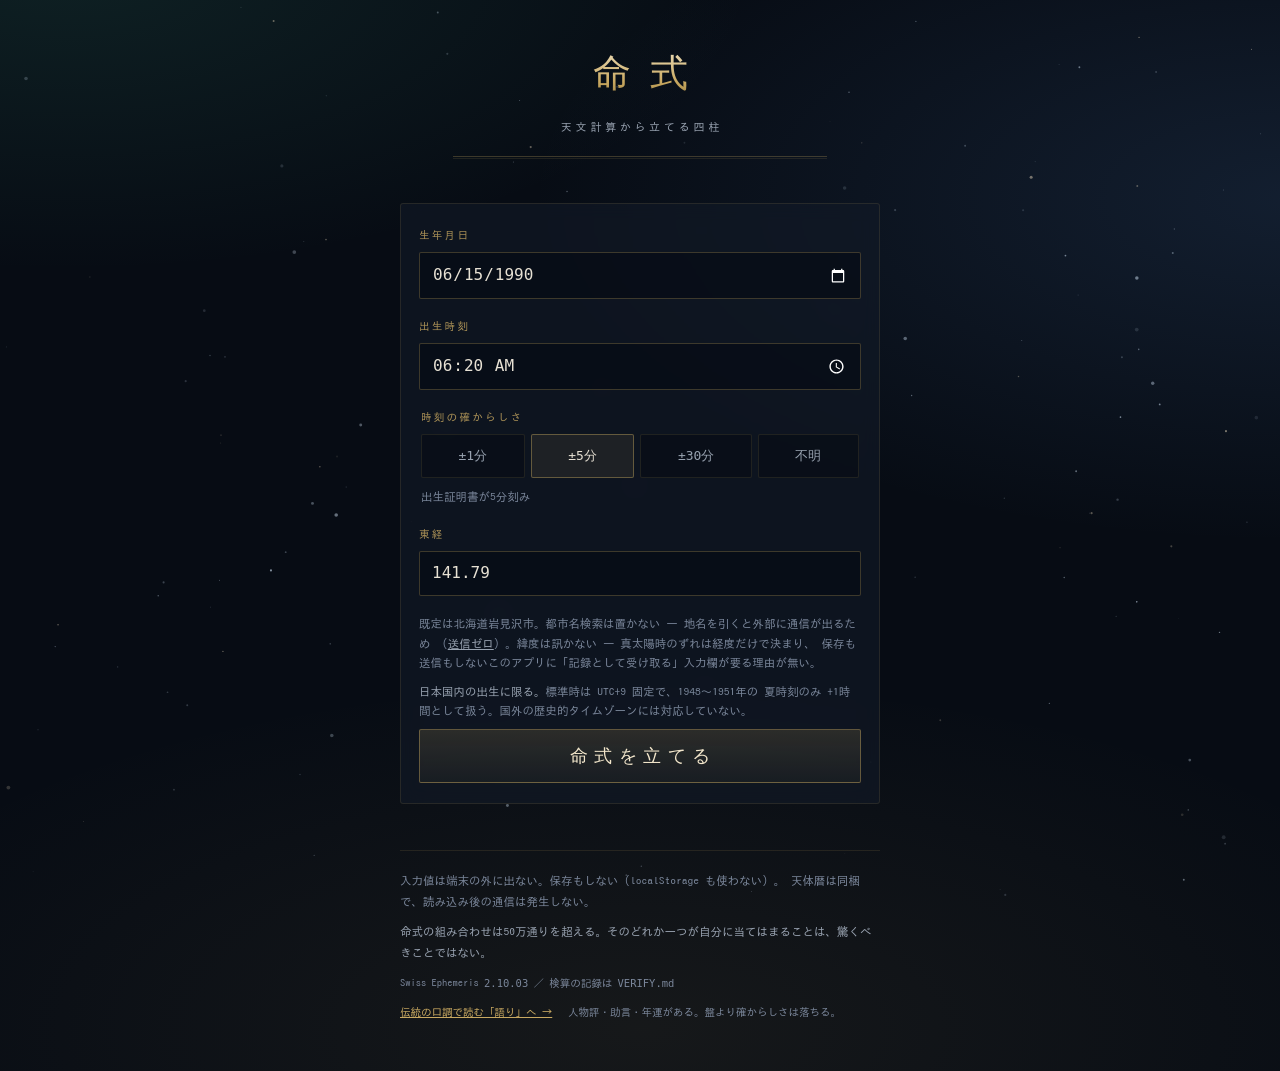
==== commit 30dac921: "Fix ten defects found by audit; three were confident claims from no data Swept 2,000-40,000 charts, " ====
--- a/index.html
+++ b/index.html
@@ -47,19 +47,14 @@
       <p class="hint" id="precision-hint"></p>
     </fieldset>
 
-    <div class="field-pair">
-      <div class="field">
-        <label for="longitude">東経</label>
-        <input type="number" id="longitude" value="141.79" min="122" max="154" step="0.01" inputmode="decimal" required>
-      </div>
-      <div class="field">
-        <label for="latitude">北緯</label>
-        <input type="number" id="latitude" value="43.20" min="20" max="46" step="0.01" inputmode="decimal" required>
-      </div>
+    <div class="field">
+      <label for="longitude">東経</label>
+      <input type="number" id="longitude" value="141.79" min="122" max="154" step="0.01" inputmode="decimal" required>
     </div>
     <p class="hint">
       既定は北海道岩見沢市。都市名検索は置かない — 地名を引くと外部に通信が出るため
-      （<a href="#privacy">送信ゼロ</a>）。緯度は記録として受け取るが、命式に効くのは経度だけ。
+      （<a href="#privacy">送信ゼロ</a>）。緯度は訊かない — 真太陽時のずれは経度だけで決まり、
+      保存も送信もしないこのアプリに「記録として受け取る」入力欄が要る理由が無い。
     </p>
     <p class="hint">
       <strong>日本国内の出生に限る。</strong>標準時は UTC+9 固定で、1948〜1951年の
@@ -84,6 +79,10 @@
     Swiss Ephemeris <span id="swe-version" class="mono">—</span> ／
     検算の記録は <span class="mono">VERIFY.md</span>
   </p>
+  <p class="version">
+    <a href="voice.html">伝統の口調で読む「語り」へ →</a>
+    　人物評・助言・年運がある。盤より確からしさは落ちる。
+  </p>
 </footer>
 
 <script type="module" src="app/main.js"></script>
--- a/app/style.css
+++ b/app/style.css
@@ -39,7 +39,14 @@
 
   --ink: #E7E1D4;
   --ink-dim: #98A2B0;
-  --ink-faint: #626C7C;
+  /*
+   * The smallest text in the app carries the source chips (.cite) and every
+   * disclaimer (.hint) — the two things that have to be readable for the
+   * honesty claims to mean anything. The old #626C7C measured 3.69:1 on the
+   * ground and 3.23:1 over the aurora, both under the 4.5:1 floor for text
+   * this size. Same hue, raised until it passes: 5.32:1 and 4.65:1.
+   */
+  --ink-faint: #7A869A;
   --rule: rgba(201, 169, 97, 0.13);
   --rule-strong: rgba(201, 169, 97, 0.28);
 
@@ -175,7 +182,7 @@
   opacity: 0.85;
 }
 
-input[type="date"], input[type="time"], input[type="number"] {
+input[type="date"], input[type="time"], input[type="number"], input[type="text"] {
   width: 100%;
   padding: 11px 12px;
   background: rgba(7, 12, 20, 0.66);
@@ -188,6 +195,10 @@
   min-height: 44px;
 }
 input:focus-visible { outline: none; border-color: var(--brass); }
+input[type="text"] { font-family: var(--mincho); letter-spacing: 0.08em; }
+input::placeholder { color: var(--ink-faint); }
+/* min-width:0 lets a flex item shrink below its intrinsic width. */
+.field-pair .field { min-width: 0; }
 
 .choices { display: flex; flex-wrap: wrap; gap: 6px; }
 .choice {
@@ -347,6 +358,38 @@
 .dial-readout .ro-value.dim { color: var(--ink-dim); }
 .dial-readout .ro-delta { color: var(--brass); }
 
+/* The inspect line the dial writes into on touch or keyboard focus. */
+.dial-inspect {
+  margin: 10px 0 0;
+  min-height: 1.9em;
+  font-size: 12px;
+  color: var(--ink-faint);
+  text-align: center;
+  transition: color 200ms ease;
+}
+.dial-inspect.is-live { color: var(--ink-dim); }
+.dial-inspect .ins-value {
+  font-family: var(--mono);
+  color: var(--ink);
+  margin-right: 9px;
+}
+.dial-inspect .ins-title { font-family: var(--mincho); font-size: 14px; color: var(--ink); }
+.dial-inspect .ins-note { margin-left: 9px; font-family: var(--mono); font-size: 11px; }
+
+/* Marks respond to being touched or focused. */
+.sector, .hour-sector { transition: fill 160ms ease, stroke 160ms ease; }
+.sector.is-hot { fill: rgba(201, 169, 97, 0.26); stroke: var(--brass); }
+.hour-sector.is-hot { fill: rgba(201, 169, 97, 0.22); stroke: var(--brass); }
+.sector:focus-visible, .hour-sector:focus-visible { outline: none; stroke: var(--brass); stroke-width: 2; }
+.sector, .hour-sector { cursor: pointer; }
+
+/* Only the sectors are hit targets. Everything drawn over them — the branch
+   characters, the hands, the Sun — must let the pointer through, or the mark
+   stops responding exactly where the reader aims: at the character. */
+.sector-label, .hour-label, .tick, .origin-mark, .sun, .sun-ray,
+.hand, .clock-gap, .error-arc, .core-stem, .core-caption, .core-halo,
+.dial-note, .dial-rim, .dial-rule { pointer-events: none; }
+
 /* --- the four pillars ---------------------------------------------------- */
 
 /* In vertical-rl the inline axis runs top-to-bottom and the block axis runs
@@ -467,6 +510,292 @@
 .bg-metal { background: var(--el-metal); }
 .bg-water { background: var(--el-water); }
 
+/* --- the reading (§8) ---------------------------------------------------- */
+
+.reading-lead {
+  padding: 14px 15px;
+  margin-bottom: 6px;
+  border: 1px solid var(--rule);
+  border-radius: 3px;
+  background: rgba(201, 169, 97, 0.06);
+}
+.reading-lead-text {
+  margin: 0;
+  font-family: var(--mincho);
+  font-size: 18px;
+  line-height: 1.8;
+  color: #F2E9D6;
+}
+
+.reading-group {
+  display: flex;
+  align-items: baseline;
+  gap: 10px;
+  margin: 22px 0 10px;
+  padding-bottom: 6px;
+  border-bottom: 1px solid var(--rule);
+}
+.reading-group-label {
+  font-family: var(--mincho);
+  font-size: 15px;
+  color: var(--brass);
+  letter-spacing: 0.2em;
+}
+.reading-group-note { font-size: 11px; color: var(--ink-faint); }
+
+.reading { display: grid; gap: 14px; }
+.reading-item {
+  border-left: 2px solid var(--brass-dim);
+  padding: 2px 0 2px 13px;
+}
+.reading-text {
+  margin: 0;
+  font-family: var(--mincho);
+  font-size: 15px;
+  line-height: 1.9;
+  color: var(--ink);
+}
+/* The citations are quiet but never hidden — they are the guarantee. */
+.reading-freq {
+  margin: 6px 0 0;
+  font-family: var(--mono);
+  font-size: 11px;
+  color: var(--ink-faint);
+}
+/* An unusual configuration is the part of a chart worth looking at. */
+.reading-freq.is-rare { color: var(--brass); }
+
+.reading-source {
+  margin: 7px 0 0;
+  display: flex;
+  flex-wrap: wrap;
+  gap: 5px;
+}
+.cite {
+  font-family: var(--mono);
+  font-size: 10px;
+  line-height: 1.6;
+  color: var(--ink-faint);
+  border: 1px solid var(--rule);
+  border-radius: 2px;
+  padding: 1px 6px;
+  white-space: nowrap;
+}
+
+.gloss { margin-top: 20px; border-top: 1px solid var(--rule); }
+.gloss-summary {
+  list-style: none;
+  padding: 11px 0;
+  font-size: 11.5px;
+  letter-spacing: 0.16em;
+  color: var(--brass);
+  cursor: pointer;
+}
+.gloss-summary::-webkit-details-marker { display: none; }
+.gloss-summary::after { content: " ＋"; color: var(--ink-faint); }
+.gloss[open] .gloss-summary::after { content: " −"; }
+.gloss th { font-family: var(--mincho); font-size: 14px; color: var(--ink); white-space: nowrap; padding-right: 12px; }
+.gloss td { font-size: 11.5px; color: var(--ink-dim); line-height: 1.75; }
+
+/* --- 時の欄 — four zoom levels in one column ----------------------------- */
+
+.when { display: grid; gap: 3px; margin: 2px 0 16px; }
+.when-row {
+  display: grid;
+  grid-template-columns: 44px 1fr auto auto;
+  align-items: center;
+  gap: 10px;
+  padding: 10px 12px;
+  border-left: 3px solid var(--ink-faint);
+  background: rgba(18, 27, 40, 0.45);
+  border-radius: 0 2px 2px 0;
+}
+.when-row.is-needed { border-left-color: var(--el-wood); }
+.when-row.is-avoided { border-left-color: var(--el-fire); }
+.when-scale { font-size: 11px; color: var(--brass); letter-spacing: 0.1em; }
+.when-when { font-family: var(--mono); font-size: 11px; color: var(--ink-faint); }
+.when-pillar { font-family: var(--mincho); font-size: 18px; letter-spacing: 0.1em; }
+.when-fit { font-size: 11.5px; color: var(--ink-dim); min-width: 3.6em; text-align: right; }
+.when-row.is-needed .when-fit { color: var(--el-wood); }
+.when-row.is-avoided .when-fit { color: var(--el-fire); }
+/* The innermost scale is the one a returning reader came for. */
+.when-row:last-child { box-shadow: inset 0 0 0 1px var(--brass-faint); }
+
+/* --- 大運 timeline ------------------------------------------------------- */
+
+.luck { display: grid; gap: 3px; margin: 4px 0 14px; }
+.luck-row {
+  display: grid;
+  grid-template-columns: 78px 1fr auto;
+  align-items: center;
+  gap: 10px;
+  padding: 9px 11px;
+  border-left: 3px solid var(--ink-faint);
+  background: rgba(18, 27, 40, 0.4);
+  border-radius: 0 2px 2px 0;
+  font-size: 12.5px;
+}
+.luck-row.is-needed { border-left-color: var(--el-wood); }
+.luck-row.is-avoided { border-left-color: var(--el-fire); }
+.luck-row.is-neutral { border-left-color: var(--ink-faint); }
+.luck-row.is-now {
+  background: rgba(201, 169, 97, 0.14);
+  box-shadow: inset 0 0 0 1px var(--brass-dim);
+}
+.luck-age { font-family: var(--mono); color: var(--ink-dim); font-size: 11.5px; }
+.luck-pillar { font-family: var(--mincho); font-size: 17px; letter-spacing: 0.1em; }
+.luck-fit { font-size: 11.5px; color: var(--ink-dim); }
+.luck-row.is-needed .luck-fit { color: var(--el-wood); }
+.luck-row.is-avoided .luck-fit { color: var(--el-fire); }
+.luck-now {
+  grid-column: 1 / -1;
+  font-family: var(--mono);
+  font-size: 10.5px;
+  color: var(--brass);
+}
+
+/* --- 語り page ----------------------------------------------------------- */
+
+/* States the change of register before anything else on the page. */
+.register {
+  max-width: 480px;
+  margin: 0 auto 6px;
+  padding: 13px 15px;
+  border: 1px solid var(--rule-strong);
+  border-left: 2px solid var(--cinnabar);
+  border-radius: 3px;
+  background: rgba(212, 81, 74, 0.06);
+  font-size: 12px;
+  line-height: 1.85;
+  color: var(--ink-dim);
+}
+.register strong { color: var(--ink); font-weight: 400; }
+.register a { color: var(--brass); }
+
+/* The name, first and largest — it is what the reader keeps. */
+.hero {
+  margin-top: 22px;
+  padding: 24px 20px 20px;
+  border: 1px solid var(--brass-dim);
+  border-radius: 3px;
+  background: linear-gradient(180deg, rgba(201,169,97,0.10), rgba(201,169,97,0.02));
+  text-align: center;
+}
+.hero-eyebrow {
+  margin: 0;
+  font-size: 10.5px;
+  letter-spacing: 0.3em;
+  color: var(--brass);
+  opacity: 0.8;
+}
+.hero-name {
+  margin: 8px 0 0;
+  font-family: var(--mincho);
+  font-size: 40px;
+  line-height: 1.35;
+  letter-spacing: 0.1em;
+  background: linear-gradient(180deg, #FBF2DE 0%, var(--brass) 70%, #96773A 100%);
+  -webkit-background-clip: text;
+  background-clip: text;
+  color: transparent;
+}
+.hero-verdict {
+  margin: 14px 0 0;
+  display: flex;
+  align-items: center;
+  justify-content: center;
+  gap: 10px;
+  flex-wrap: wrap;
+}
+.hero-badge {
+  font-family: var(--mincho);
+  font-size: 15px;
+  letter-spacing: 0.16em;
+  padding: 3px 12px;
+  border-radius: 2px;
+  border: 1px solid var(--rule-strong);
+}
+.hero-badge.is-weak { color: var(--el-water); border-color: rgba(90,143,216,0.5); }
+.hero-badge.is-strong { color: var(--el-fire); border-color: rgba(226,87,75,0.5); }
+.hero-badge.is-neutral { color: var(--el-earth); border-color: rgba(217,164,65,0.5); }
+.hero-need { font-family: var(--mincho); font-size: 17px; color: var(--ink); }
+/* The one sentence a reader would repeat to somebody else. */
+.hero-line {
+  margin: 14px 0 0;
+  padding-top: 13px;
+  border-top: 1px solid var(--rule);
+  font-family: var(--mincho);
+  font-size: 15.5px;
+  line-height: 1.85;
+  color: #F2E9D6;
+}
+.hero-freq {
+  margin: 12px 0 0;
+  font-family: var(--mono);
+  font-size: 10.5px;
+  color: var(--ink-faint);
+  line-height: 1.6;
+}
+
+.voice-strip {
+  display: flex;
+  justify-content: space-around;
+  padding: 14px 8px;
+  margin-top: 20px;
+  border-top: 1px solid var(--rule-strong);
+  border-bottom: 1px solid var(--rule-strong);
+}
+.voice-cell { display: flex; flex-direction: column; align-items: center; gap: 4px; }
+.voice-cell-label { font-size: 9.5px; letter-spacing: 0.2em; color: var(--brass); opacity: 0.75; }
+.voice-cell-text { font-family: var(--mincho); font-size: 21px; letter-spacing: 0.06em; }
+
+/* Plain headings: readable size, not a whispered 10px label. */
+.plain-h2 {
+  font-family: var(--mincho);
+  font-size: 21px !important;
+  letter-spacing: 0.06em !important;
+  color: #F2E9D6 !important;
+  opacity: 1 !important;
+  margin: 0 0 10px !important;
+  padding-bottom: 10px !important;
+}
+.voice-lead {
+  margin: 0 0 14px;
+  font-size: 13px;
+  color: var(--brass);
+  line-height: 1.7;
+}
+.hero-tag {
+  margin: 8px 0 0;
+  font-size: 13px;
+  color: var(--ink-dim);
+  letter-spacing: 0.04em;
+}
+.voice-strong { color: #FBF2DE; font-weight: 400; border-bottom: 1px solid var(--brass-dim); }
+.cite.is-term { color: var(--ink-dim); border-color: var(--rule-strong); }
+
+.voice-item { margin-bottom: 20px; }
+.voice-item.is-lead .voice-text { font-size: 16px; }
+.voice-title {
+  margin: 0 0 8px;
+  font-family: var(--mincho);
+  font-size: 20px;
+  letter-spacing: 0.12em;
+  color: #F2E9D6;
+}
+.voice-text {
+  margin: 0 0 14px;
+  font-family: var(--mincho);
+  font-size: 15.5px;
+  line-height: 2.0;
+  color: var(--ink);
+}
+.voice-text:last-child { margin-bottom: 0; }
+.cite.is-freq { color: var(--brass); border-color: var(--brass-faint); }
+
+.colophon a { color: var(--brass); }
+.diverge { color: var(--el-earth); }
+
 /* --- the correction toggle ----------------------------------------------- */
 
 .correction {
@@ -618,7 +947,152 @@
 .output > *:nth-child(4) { animation-delay: 150ms; }
 .output > *:nth-child(n+5) { animation-delay: 190ms; }
 
+/* --- 目盛り: the chart as four positions ---------------------------------- */
+
+.gauge { margin: 0 0 20px; }
+.gauge:last-of-type { margin-bottom: 0; }
+
+.gauge-poles {
+  display: flex;
+  align-items: baseline;
+  justify-content: space-between;
+  gap: 8px;
+  margin-bottom: 6px;
+  font-size: 12px;
+  color: var(--ink);
+}
+/* The poles must not wrap onto each other at 320px, so they shrink instead. */
+.gauge-pole { flex: 1 1 0; min-width: 0; font-family: var(--mincho); letter-spacing: 0.02em; }
+.gauge-pole.is-right { text-align: right; }
+.gauge-name {
+  flex: 0 0 auto;
+  font-size: 9.5px;
+  letter-spacing: 0.22em;
+  color: var(--brass);
+  opacity: 0.75;
+}
+
+.gauge-track {
+  position: relative;
+  height: 8px;
+  border-radius: 4px;
+  background: rgba(255, 255, 255, 0.06);
+  box-shadow: inset 0 0 0 1px var(--rule);
+  overflow: hidden;
+}
+.gauge-fill {
+  position: absolute;
+  inset: 0 auto 0 0;
+  border-radius: 4px 0 0 4px;
+  background: linear-gradient(90deg, var(--brass-dim), var(--brass));
+}
+/* Leaning right: the fill starts at the right edge and grows inward, so the
+   colour always sits on the pole the reader is actually being told about. */
+.gauge-fill.is-right {
+  inset: 0 0 0 auto;
+  border-radius: 0 4px 4px 0;
+  background: linear-gradient(270deg, var(--brass-dim), var(--brass));
+}
+/* The split point itself, so it stays legible at 0% and at 100%. */
+.gauge-knob {
+  position: absolute;
+  top: -3px;
+  bottom: -3px;
+  width: 2px;
+  margin-left: -1px;
+  border-radius: 1px;
+  background: #FBF2DE;
+  box-shadow: 0 0 0 1px rgba(10, 15, 24, 0.65);
+}
+/* 中庸: a zone, not a tick. Sits under the fill so the fill edge stays readable. */
+.gauge-band {
+  position: absolute;
+  top: 0;
+  bottom: 0;
+  /* Sits over the fill, so it stays legible on both the coloured and the empty
+     part of the track. Hatched rather than tinted for the same reason. */
+  background: repeating-linear-gradient(
+    135deg,
+    rgba(7, 12, 20, 0.42) 0 2px,
+    rgba(255, 255, 255, 0.14) 2px 4px);
+  border-left: 1px solid rgba(251, 242, 222, 0.55);
+  border-right: 1px solid rgba(251, 242, 222, 0.55);
+}
+/* The flattest a board of this size can be — a reference for "37.5%". */
+.gauge-mark {
+  position: absolute;
+  top: -2px;
+  bottom: -2px;
+  width: 1px;
+  background: rgba(251, 242, 222, 0.5);
+}
+.gauge.is-strong .gauge-fill { background: linear-gradient(90deg, rgba(226,87,75,0.35), var(--el-fire)); }
+.gauge.is-weak .gauge-fill { background: linear-gradient(90deg, rgba(90,143,216,0.35), var(--el-water)); }
+.gauge.is-neutral .gauge-fill { background: linear-gradient(90deg, rgba(217,164,65,0.35), var(--el-earth)); }
+.gauge.is-strong .gauge-fill.is-right { background: linear-gradient(270deg, rgba(226,87,75,0.35), var(--el-fire)); }
+.gauge.is-weak .gauge-fill.is-right { background: linear-gradient(270deg, rgba(90,143,216,0.35), var(--el-water)); }
+.gauge.is-neutral .gauge-fill.is-right { background: linear-gradient(270deg, rgba(217,164,65,0.35), var(--el-earth)); }
+
+.gauge-foot {
+  display: flex;
+  align-items: baseline;
+  gap: 8px;
+  margin-top: 6px;
+  font-size: 11px;
+  line-height: 1.7;
+  color: var(--ink-dim);
+}
+.gauge-reading {
+  flex: 0 0 auto;
+  font-family: var(--mono);
+  font-size: 10.5px;
+  color: var(--brass);
+  white-space: nowrap;
+}
+.gauge-detail { flex: 1 1 auto; min-width: 0; }
+.gauge-note, .gauge-warn {
+  margin: 5px 0 0;
+  font-size: 10.5px;
+  line-height: 1.7;
+  color: var(--ink-faint);
+}
+.gauge-warn {
+  padding: 6px 9px;
+  border-left: 2px solid var(--el-fire);
+  background: rgba(226, 87, 75, 0.07);
+  color: var(--ink-dim);
+}
+
+/* --- 箇条書き: the part that gets scanned --------------------------------- */
+
+.bullets { margin: 0; padding: 0; list-style: none; }
+.bullet {
+  padding: 11px 0 10px;
+  border-top: 1px solid var(--rule);
+}
+.bullet:first-child { border-top: none; padding-top: 2px; }
+.bullet-text {
+  margin: 0;
+  font-family: var(--mincho);
+  font-size: 14.5px;
+  line-height: 1.85;
+  color: var(--ink);
+}
+/* A bullet's own sources sit tighter than a passage's. */
+.bullet .reading-source { margin-top: 6px; }
+.need-absent .voice-text { font-size: 14.5px; }
+
 /* --- motion -------------------------------------------------------------- */
+
+@media (prefers-reduced-motion: no-preference) {
+  .gauge-fill { animation: gauge-grow 620ms cubic-bezier(.2,.8,.25,1) both; }
+}
+@keyframes gauge-grow {
+  from { transform: scaleX(0); }
+  to { transform: scaleX(1); }
+}
+.gauge-fill { transform-origin: left center; }
+.gauge-fill.is-right { transform-origin: right center; }
 
 @media (prefers-reduced-motion: reduce) {
   .switch::after,
@@ -626,6 +1100,7 @@
   .hand { transition: none; }
   .glyph.is-leaving, .glyph.is-entering { animation: none; }
   .output > * { animation: none; }
+  .gauge-fill { animation: none; }
 }
 @media (prefers-reduced-motion: no-preference) {
   .hand { transition: transform 750ms cubic-bezier(.2,.8,.25,1); }
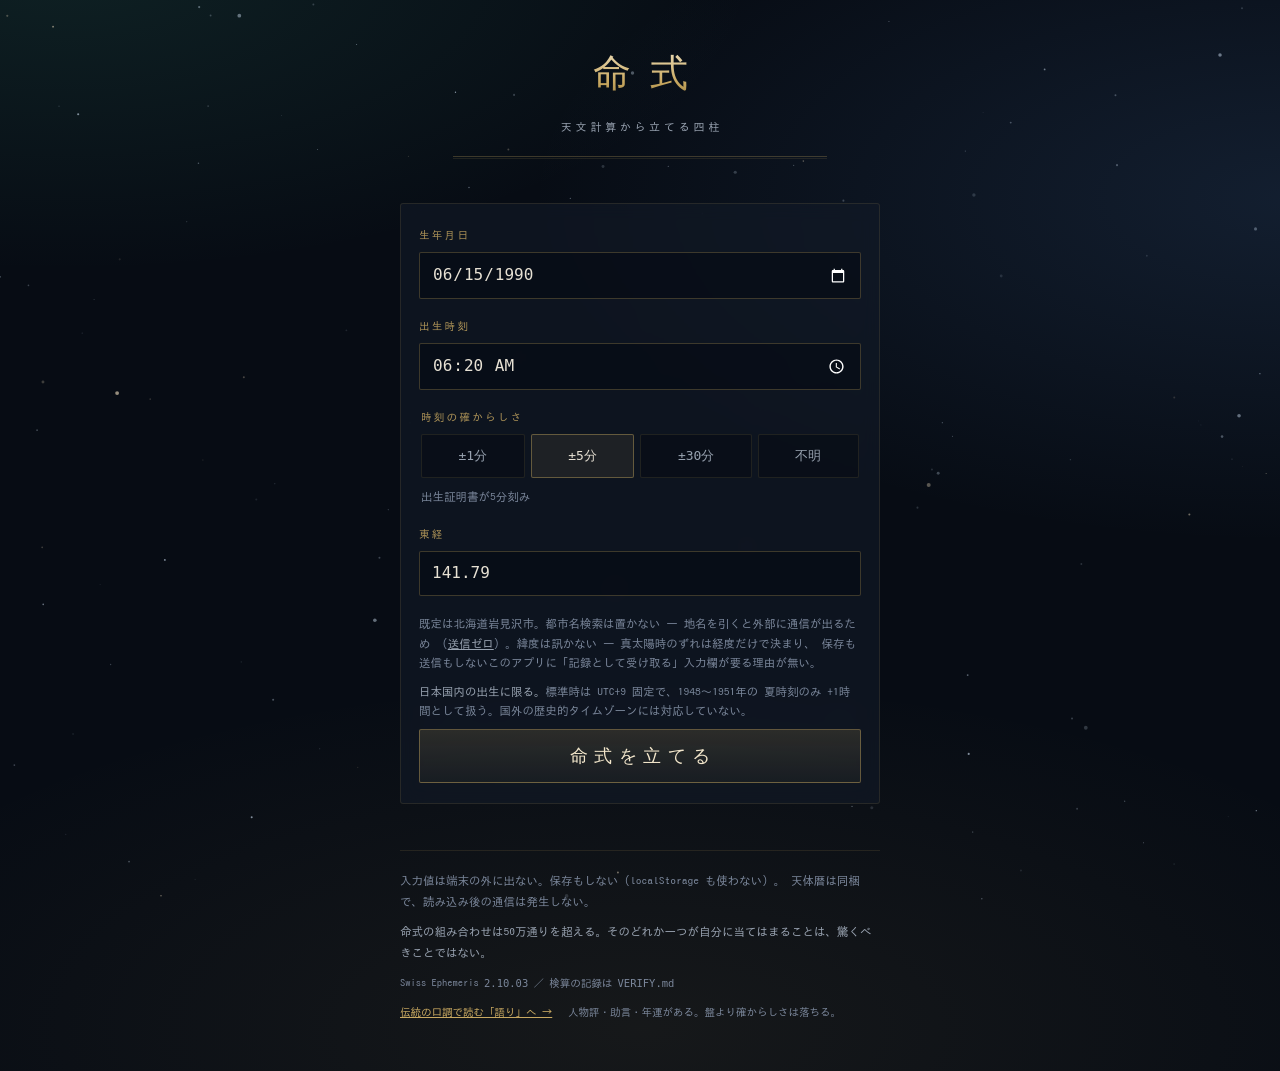
==== commit 7d76d952: "Make it installable: manifest, icons, offline Added to the home screen, tapping through to the other" ====
--- a/index.html
+++ b/index.html
@@ -4,6 +4,16 @@
 <meta charset="utf-8">
 <meta name="viewport" content="width=device-width, initial-scale=1, viewport-fit=cover">
 <meta name="color-scheme" content="dark">
+<meta name="theme-color" content="#070C14">
+<link rel="manifest" href="manifest.webmanifest">
+<link rel="icon" href="app/icons/icon.svg" type="image/svg+xml">
+<link rel="apple-touch-icon" href="app/icons/apple-touch-icon.png">
+<!-- iOS reads these rather than the manifest for the status bar and title. The
+     manifest is still what declares the scope, and the scope is what keeps a
+     tap on the footer link inside the app instead of bouncing out to Safari. -->
+<meta name="apple-mobile-web-app-capable" content="yes">
+<meta name="apple-mobile-web-app-status-bar-style" content="black-translucent">
+<meta name="apple-mobile-web-app-title" content="命式">
 <title>命式</title>
 <link rel="stylesheet" href="app/style.css">
 </head>
@@ -86,5 +96,16 @@
 </footer>
 
 <script type="module" src="app/main.js"></script>
+<script>
+// Offline. Registered from the page rather than bundled into the modules so a
+// failure here can never stop the app from running online.
+if ('serviceWorker' in navigator) {
+  addEventListener('load', () => {
+    navigator.serviceWorker.register('sw.js', { scope: './' }).catch((error) => {
+      console.warn('offline cache unavailable:', error);
+    });
+  });
+}
+</script>
 </body>
 </html>
--- a/app/style.css
+++ b/app/style.css
@@ -792,6 +792,8 @@
 }
 .voice-text:last-child { margin-bottom: 0; }
 .cite.is-freq { color: var(--brass); border-color: var(--brass-faint); }
+/* Rarer than the sample could measure — the strongest rarity claim available. */
+.cite.is-freq.is-unseen { color: var(--el-earth); border-color: rgba(217,164,65,0.4); }
 
 .colophon a { color: var(--brass); }
 .diverge { color: var(--el-earth); }
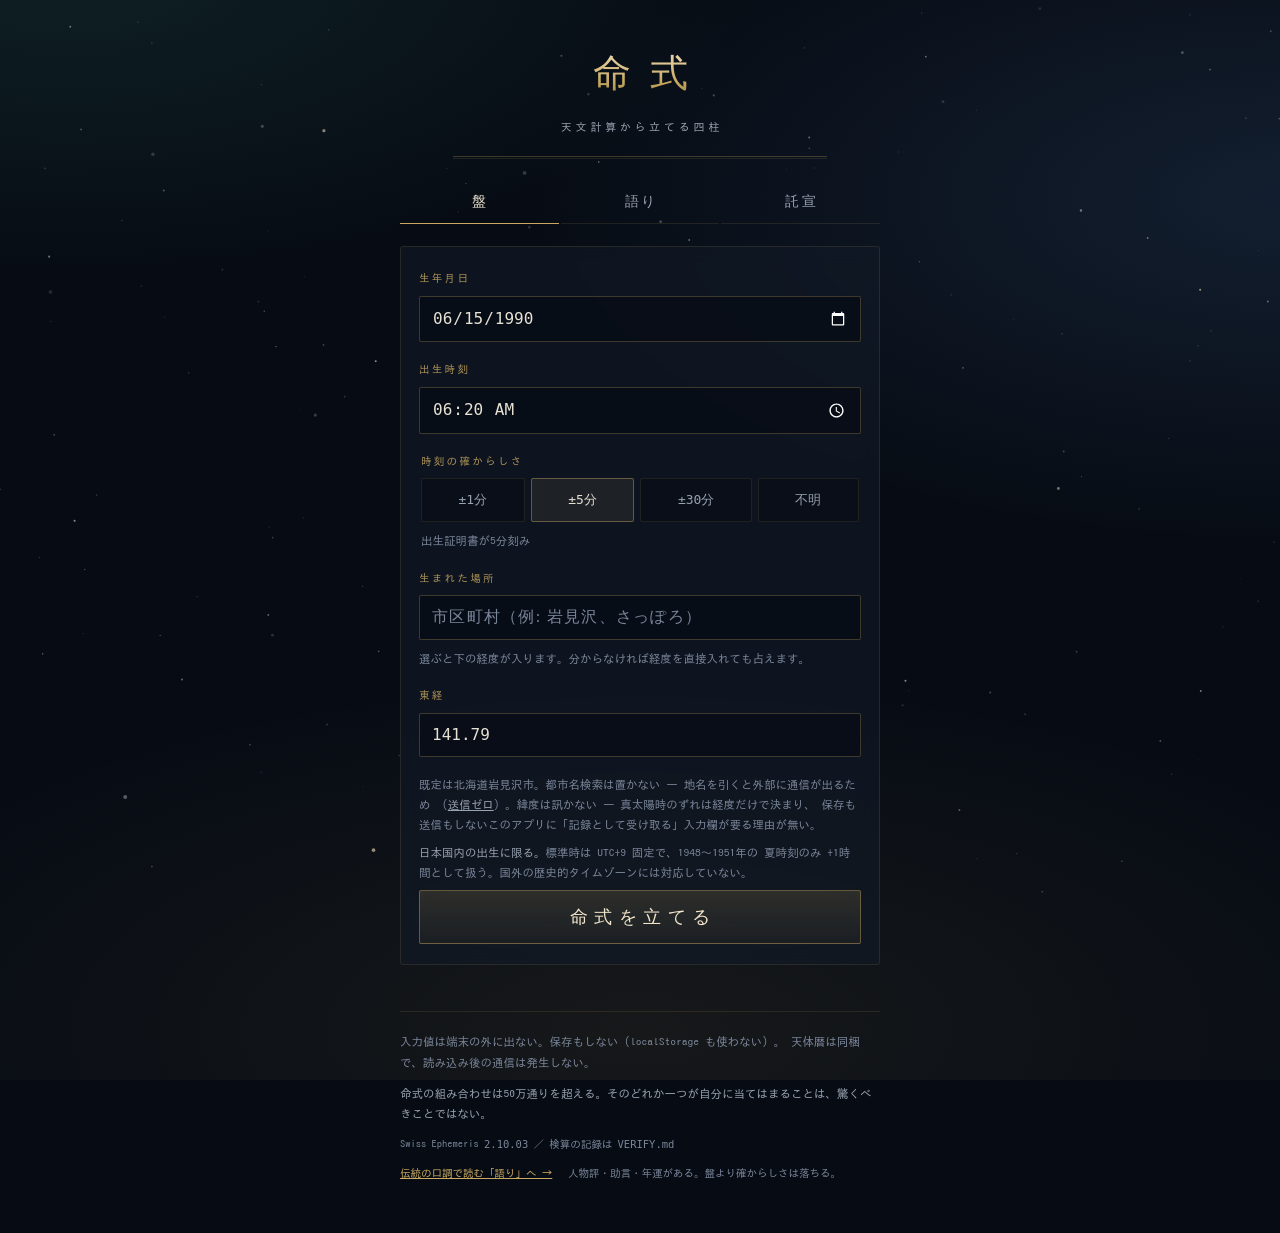
==== commit 0c6a4d1a: "Add the 託宣 page, a place box that never asks anyone, and stop the checks lying about pages Three thi" ====
--- a/index.html
+++ b/index.html
@@ -30,6 +30,12 @@
   <p class="subtitle">天文計算から立てる四柱</p>
 </header>
 
+<nav class="tabs" aria-label="ページ">
+  <a href="index.html" aria-current="page">盤</a>
+  <a href="voice.html">語り</a>
+  <a href="oracle.html">託宣</a>
+</nav>
+
 <main>
   <!-- Shown until the ephemeris is ready; replaced by an explicit failure
        message if it never loads, never left as a blank page. -->
@@ -59,7 +65,7 @@
 
     <div class="field">
       <label for="longitude">東経</label>
-      <input type="number" id="longitude" value="141.79" min="122" max="154" step="0.01" inputmode="decimal" required>
+      <input type="number" id="longitude" value="141.79" min="122" max="154" step="any" inputmode="decimal" required>
     </div>
     <p class="hint">
       既定は北海道岩見沢市。都市名検索は置かない — 地名を引くと外部に通信が出るため
--- a/app/style.css
+++ b/app/style.css
@@ -737,18 +737,6 @@
   line-height: 1.6;
 }
 
-.voice-strip {
-  display: flex;
-  justify-content: space-around;
-  padding: 14px 8px;
-  margin-top: 20px;
-  border-top: 1px solid var(--rule-strong);
-  border-bottom: 1px solid var(--rule-strong);
-}
-.voice-cell { display: flex; flex-direction: column; align-items: center; gap: 4px; }
-.voice-cell-label { font-size: 9.5px; letter-spacing: 0.2em; color: var(--brass); opacity: 0.75; }
-.voice-cell-text { font-family: var(--mincho); font-size: 21px; letter-spacing: 0.06em; }
-
 /* Plain headings: readable size, not a whispered 10px label. */
 .plain-h2 {
   font-family: var(--mincho);
@@ -774,15 +762,6 @@
 .voice-strong { color: #FBF2DE; font-weight: 400; border-bottom: 1px solid var(--brass-dim); }
 .cite.is-term { color: var(--ink-dim); border-color: var(--rule-strong); }
 
-.voice-item { margin-bottom: 20px; }
-.voice-item.is-lead .voice-text { font-size: 16px; }
-.voice-title {
-  margin: 0 0 8px;
-  font-family: var(--mincho);
-  font-size: 20px;
-  letter-spacing: 0.12em;
-  color: #F2E9D6;
-}
 .voice-text {
   margin: 0 0 14px;
   font-family: var(--mincho);
@@ -948,6 +927,284 @@
 .output > *:nth-child(3) { animation-delay: 110ms; }
 .output > *:nth-child(4) { animation-delay: 150ms; }
 .output > *:nth-child(n+5) { animation-delay: 190ms; }
+
+/* --- 生まれた場所 ----------------------------------------------------------
+ *
+ * The suggestion list is absolutely positioned so it does not push the form
+ * around as somebody types — a field that reflows under the thumb on every
+ * keystroke is worse than no suggestions.
+ */
+
+.place-field { position: relative; }
+.place-box { position: relative; }
+.place-list {
+  position: absolute;
+  z-index: 5;
+  left: 0;
+  right: 0;
+  top: calc(100% + 2px);
+  margin: 0;
+  padding: 0;
+  list-style: none;
+  max-height: 232px;
+  overflow-y: auto;
+  background: #0C1420;
+  border: 1px solid var(--brass-dim);
+  border-radius: 2px;
+  box-shadow: 0 10px 26px rgba(0, 0, 0, 0.55);
+}
+.place-item {
+  display: flex;
+  align-items: baseline;
+  justify-content: space-between;
+  gap: 10px;
+  padding: 10px 12px;
+  min-height: 44px;
+  cursor: pointer;
+  border-top: 1px solid var(--rule);
+}
+.place-item:first-child { border-top: none; }
+.place-item.is-active { background: rgba(201, 169, 97, 0.12); }
+.place-name { font-family: var(--mincho); font-size: 14.5px; color: var(--ink); }
+.place-lon { font-family: var(--mono); font-size: 11px; color: var(--ink-faint); white-space: nowrap; }
+.place-note { transition: color 200ms ease; }
+
+/* --- 託宣 -------------------------------------------------------------------
+ *
+ * The other two pages are built to be scanned. This one is built to be read at
+ * the speed it is spoken, so almost everything here is about slowing the eye
+ * down: one column, long line-height, mincho throughout, and nothing competing
+ * with the words.
+ */
+
+.tabs {
+  max-width: 480px;
+  margin: 0 auto 4px;
+  display: flex;
+  gap: 2px;
+}
+.tabs a {
+  flex: 1 1 0;
+  padding: 9px 4px;
+  text-align: center;
+  font-family: var(--mincho);
+  font-size: 14px;
+  letter-spacing: 0.18em;
+  text-indent: 0.18em;
+  color: var(--ink-dim);
+  text-decoration: none;
+  border-bottom: 1px solid var(--rule);
+}
+.tabs a[aria-current="page"] {
+  color: #F2E9D6;
+  border-bottom-color: var(--brass);
+}
+
+/* The caution, once, at the entrance. */
+.oath {
+  max-width: 480px;
+  margin: 18px auto 0;
+  padding: 16px 17px;
+  border-left: 2px solid var(--brass-dim);
+  background: rgba(201, 169, 97, 0.05);
+}
+.oath p { margin: 0 0 9px; font-size: 12.5px; line-height: 1.9; color: var(--ink-dim); }
+.oath p:last-child { margin-bottom: 0; }
+.oath strong { color: var(--ink); font-weight: 400; }
+.oath a { color: var(--brass); }
+.oath-close { color: var(--ink-faint) !important; }
+
+.scroll { margin-top: 30px; }
+
+/* The eight characters, stated and not explained. */
+.seal {
+  margin: 0 0 30px;
+  display: flex;
+  justify-content: center;
+  gap: 14px;
+  font-family: var(--mincho);
+  font-size: 15px;
+  letter-spacing: 0.1em;
+  color: var(--brass);
+  opacity: 0.7;
+}
+
+.oracle-line {
+  margin: 0 0 26px;
+  font-family: var(--mincho);
+  font-size: 16px;
+  line-height: 2.25;
+  color: var(--ink);
+  letter-spacing: 0.03em;
+}
+.oracle-line.is-title {
+  margin: 0 0 34px;
+  font-size: 30px;
+  line-height: 1.5;
+  letter-spacing: 0.14em;
+  text-align: center;
+  font-weight: 400;
+  background: linear-gradient(180deg, #FBF2DE 0%, var(--brass) 72%, #96773A 100%);
+  -webkit-background-clip: text;
+  background-clip: text;
+  color: transparent;
+}
+/* The lines the reading turns on. Weight and a rule, not colour — the five
+   element hues mean something specific everywhere else in this app. */
+.oracle-line.is-strong {
+  font-size: 19px;
+  color: #F6EBD2;
+  padding-left: 14px;
+  border-left: 2px solid var(--brass);
+}
+.oracle-line.is-close {
+  margin-top: 40px;
+  padding-top: 26px;
+  border-top: 1px solid var(--rule);
+  font-size: 15px;
+  color: var(--ink-dim);
+}
+
+.proof { margin-top: 44px; }
+.proof-list { margin: 12px 0 0; padding: 0; list-style: none; }
+.proof-item { padding: 9px 0; border-top: 1px solid var(--rule); }
+.proof-text { margin: 0; font-size: 12.5px; line-height: 1.8; color: var(--ink-dim); }
+.proof .reading-source { margin-top: 5px; }
+
+/* --- 図: 命式・五行・大運 --------------------------------------------------
+ *
+ * Three rules hold across all three figures, and they came out of running the
+ * palette through a validator rather than out of taste:
+ *
+ *   1. The five element hues carry **identity only**. A separate green/red pair
+ *      for 追い風/向かい風 measured ΔE 4.4 against 木 and 火 — under the floor of
+ *      15, so a full-colour reader could not tell them apart. Polarity therefore
+ *      gets position (above/below the centre line) and a mark (▲▼), never a hue.
+ *   2. Identity is never colour-alone. Every coloured mark is a 干支 glyph or
+ *      carries its name beside it — which is also what lets 金 stay
+ *      near-achromatic, as 金 should be.
+ *   3. Text wears text tokens. The one exception is a glyph that *is* the datum.
+ */
+
+/* --- 命式の図 --- */
+
+.board-fig { margin: 20px 0 0; }
+.board-grid {
+  display: grid;
+  grid-template-columns: repeat(4, 1fr);
+  gap: 2px; /* the surface gap that separates touching marks */
+}
+.board-col {
+  padding: 10px 2px 9px;
+  background: rgba(18, 27, 40, 0.5);
+  border-radius: 3px;
+  text-align: center;
+  min-width: 0;
+}
+/* 日柱 is the reader; the board is read from it outward. */
+.board-col.is-self { box-shadow: inset 0 0 0 1px var(--brass-dim); }
+.board-pos {
+  font-size: 9.5px;
+  letter-spacing: 0.2em;
+  color: var(--brass);
+  opacity: 0.8;
+}
+.board-cell { margin-top: 6px; }
+.board-glyph {
+  display: block;
+  font-family: var(--mincho);
+  font-size: 30px;
+  line-height: 1.15;
+}
+.board-god.is-self { color: var(--brass); }
+.board-god {
+  display: block;
+  margin-top: 1px;
+  font-size: 9.5px;
+  letter-spacing: 0.04em;
+  color: var(--ink-dim);
+}
+.board-hidden {
+  margin-top: 8px;
+  padding-top: 6px;
+  border-top: 1px solid var(--rule);
+  display: flex;
+  justify-content: center;
+  gap: 4px;
+}
+.board-hid { font-family: var(--mincho); font-size: 12px; color: var(--ink-faint); }
+.board-hid.is-main { color: var(--ink); }
+.board-cell.is-absent .board-glyph { color: var(--ink-faint); }
+.board-cell.is-absent .board-god { min-height: 1em; }
+.board-governs { margin-top: 7px; font-size: 9.5px; line-height: 1.5; color: var(--ink-faint); }
+.board-caption, .wuxing-caption, .band-caption {
+  margin: 9px 0 0;
+  display: flex;
+  flex-wrap: wrap;
+  gap: 4px 10px;
+  font-size: 10.5px;
+  color: var(--ink-faint);
+  line-height: 1.6;
+}
+
+/* --- 五行の図 --- */
+
+.wuxing-fig { margin: 18px 0 0; }
+.wuxing { display: block; width: 100%; max-width: 320px; margin: 0 auto; height: auto; }
+.wx-sheng, .wx-ke { fill: none; }
+.wx-sheng { stroke: var(--brass-dim); stroke-width: 2; }
+.wx-ke { stroke: var(--ink-faint); stroke-width: 1.5; stroke-dasharray: 3 4; opacity: 0.85; }
+.wx-head { fill: var(--brass-dim); }
+.wx-head.is-ke { fill: var(--ink-faint); }
+.wx-disc { fill: currentColor; opacity: 0.9; }
+.wx-node.is-empty .wx-disc { fill: none; stroke: currentColor; stroke-width: 1.5; opacity: 0.45; }
+/* 用神 gets a ring — a mark, because the hues are spoken for. */
+.wx-halo { fill: none; stroke: #FBF2DE; stroke-width: 1.5; opacity: 0.85; }
+.wx-label {
+  font-family: var(--mincho);
+  font-size: 17px;
+  fill: var(--ground);
+  paint-order: stroke;
+}
+.wx-node.is-empty .wx-label { fill: var(--ink-dim); }
+.wx-count { font-family: var(--mono); font-size: 10px; fill: var(--ink-dim); }
+.wx-node:focus-visible { outline: none; }
+.wx-node:focus-visible .wx-disc { stroke: #FBF2DE; stroke-width: 2; }
+.wx-key.is-sheng::before,
+.wx-key.is-ke::before {
+  content: "";
+  display: inline-block;
+  width: 14px;
+  height: 0;
+  margin-right: 5px;
+  vertical-align: middle;
+}
+.wx-key.is-sheng::before { border-top: 2px solid var(--brass-dim); }
+.wx-key.is-ke::before { border-top: 1.5px dashed var(--ink-faint); }
+
+/* --- 大運と流年の帯 --- */
+
+.band-fig { margin: 16px 0 0; }
+.band-scroll { overflow-x: auto; overscroll-behavior-x: contain; -webkit-overflow-scrolling: touch; }
+.band { display: block; height: 104px; min-width: 100%; }
+.band-axis { stroke: var(--rule-strong); stroke-width: 1; }
+.band-sep { stroke: var(--rule); stroke-width: 1; }
+.band-decade { font-family: var(--mincho); font-size: 10px; fill: var(--ink-dim); }
+/* One hue for every bar: polarity is position, and a large field of a
+   categorical hue would be read as status no matter what the legend says. */
+.band-bar { fill: var(--brass); opacity: 0.62; }
+.band-cell.is-neutral .band-bar { fill: var(--ink-faint); opacity: 0.75; }
+/* Before the 大運 starts there is no wind either way, so the run is drawn flat
+   and dim — present, but making no claim. */
+.band-cell.is-before .band-bar { fill: var(--ink-faint); opacity: 0.32; }
+.band-cell.is-now .band-bar { opacity: 1; }
+.band-age { font-family: var(--mono); font-size: 8.5px; fill: var(--ink-faint); }
+.band-cell:focus-visible { outline: none; }
+.band-cell:focus-visible .band-bar { stroke: #FBF2DE; stroke-width: 2; }
+.band-now { stroke: #FBF2DE; stroke-width: 1.5; opacity: 0.9; }
+.band-now-tag { font-size: 9px; letter-spacing: 0.1em; fill: #FBF2DE; }
+.band-key.is-needed { color: var(--ink-dim); }
+.band-key.is-avoided { color: var(--ink-dim); }
 
 /* --- 目盛り: the chart as four positions ---------------------------------- */
 
@@ -1088,6 +1345,49 @@
 
 @media (prefers-reduced-motion: no-preference) {
   .gauge-fill { animation: gauge-grow 620ms cubic-bezier(.2,.8,.25,1) both; }
+  /* A reading is spoken, and speech has pacing. The delay carries no
+     information — under reduced motion every line is simply already there. */
+  .oracle-line.is-timed { animation: oracle-speak 900ms ease-out both; }
+  /* The 生 ring and the 剋 star draw themselves in, in that order, because that
+     is the order the diagram is read. Motion is never the only carrier: the
+     figure is complete and correct the instant it stops. */
+  .wx-sheng { animation: wx-draw 900ms ease-out both; }
+  /* The 剋 lines are dashed to distinguish them from the 生 arcs, so they cannot
+     be drawn in by animating stroke-dasharray — that overwrites the pattern and
+     they arrive solid. They fade instead, and keep their dashes. */
+  .wx-ke { animation: wx-fade 700ms 320ms ease-out both; }
+  .wx-node { animation: wx-pop 460ms 420ms cubic-bezier(.2,.9,.3,1.2) both; }
+  .band-cell { animation: band-rise 520ms cubic-bezier(.2,.8,.25,1) both; }
+  .board-col { animation: board-in 460ms cubic-bezier(.2,.8,.25,1) both; }
+  .board-col:nth-child(2) { animation-delay: 60ms; }
+  .board-col:nth-child(3) { animation-delay: 120ms; }
+  .board-col:nth-child(4) { animation-delay: 180ms; }
+}
+@keyframes wx-draw {
+  from { stroke-dasharray: 0 260; }
+  to { stroke-dasharray: 260 0; }
+}
+@keyframes wx-fade {
+  from { opacity: 0; }
+  to { opacity: 0.85; }
+}
+@keyframes oracle-speak {
+  from { opacity: 0; transform: translateY(10px); }
+  to { opacity: 1; transform: none; }
+}
+@keyframes wx-pop {
+  from { opacity: 0; transform: scale(0.7); }
+  to { opacity: 1; transform: scale(1); }
+}
+.wx-node { transform-box: fill-box; transform-origin: center; }
+@keyframes band-rise {
+  from { opacity: 0; transform: scaleY(0.1); }
+  to { opacity: 1; transform: scaleY(1); }
+}
+.band-cell { transform-box: fill-box; transform-origin: center; }
+@keyframes board-in {
+  from { opacity: 0; transform: translateY(8px); }
+  to { opacity: 1; transform: none; }
 }
 @keyframes gauge-grow {
   from { transform: scaleX(0); }
@@ -1103,6 +1403,8 @@
   .glyph.is-leaving, .glyph.is-entering { animation: none; }
   .output > * { animation: none; }
   .gauge-fill { animation: none; }
+  .wx-sheng, .wx-ke, .wx-node, .band-cell, .board-col { animation: none; }
+  .oracle-line { animation: none; }
 }
 @media (prefers-reduced-motion: no-preference) {
   .hand { transition: transform 750ms cubic-bezier(.2,.8,.25,1); }
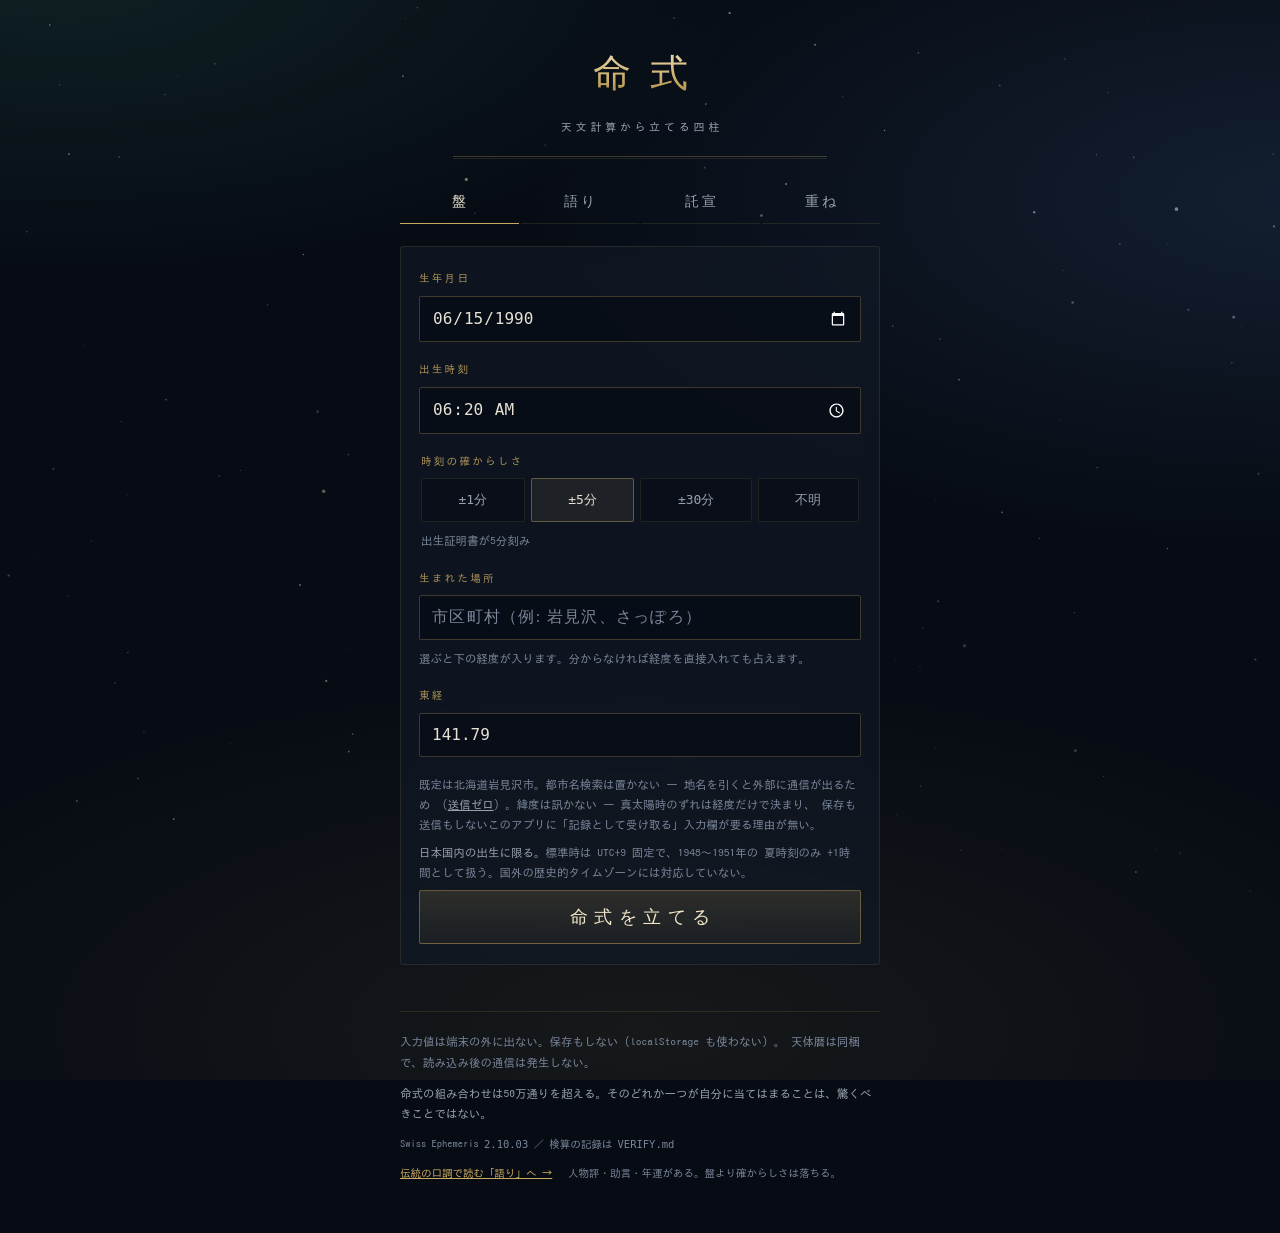
==== commit fbc86aaf: "Add the 重ね page: four more systems, and the measurement that says they do not corroborate The fourth" ====
--- a/index.html
+++ b/index.html
@@ -34,6 +34,7 @@
   <a href="index.html" aria-current="page">盤</a>
   <a href="voice.html">語り</a>
   <a href="oracle.html">託宣</a>
+  <a href="layers.html">重ね</a>
 </nav>
 
 <main>
--- a/app/style.css
+++ b/app/style.css
@@ -1414,3 +1414,87 @@
 @media (min-width: 420px) {
   .glyph { font-size: 48px; }
 }
+
+/* --- 重ね（layers.html） -------------------------------------------------- */
+/*
+   Four systems side by side, and the measured agreement above them. The
+   agreement block is the only part given emphasis: the systems are the
+   working, and the number is the answer.
+*/
+.layer {
+  margin-top: 26px;
+  padding-top: 20px;
+  border-top: 1px solid var(--rule);
+}
+.layer-title {
+  font-family: var(--mincho);
+  font-size: 19px;
+  color: var(--brass);
+  letter-spacing: 0.08em;
+  margin: 0 0 6px;
+}
+.layer-lede { font-size: 13.5px; color: var(--ink-dim); margin: 0 0 14px; }
+.layer-row { margin: 14px 0; }
+.layer-value {
+  font-family: var(--mincho);
+  font-size: 17px;
+  color: var(--ink);
+  margin: 0 0 3px;
+}
+.layer-plain { font-size: 13.5px; color: var(--ink-dim); line-height: 1.8; margin: 0 0 6px; }
+/* Boundary notes and refusals: quieter than the answer, never hidden. */
+.layer-edge {
+  font-size: 12px;
+  color: var(--ink-faint);
+  line-height: 1.75;
+  margin: 6px 0 0;
+  padding-left: 10px;
+  border-left: 1px solid var(--rule);
+}
+.layer-split { margin-top: 10px; }
+.layer-share {
+  font-family: var(--mincho);
+  font-size: 14px;
+  color: var(--ink-dim);
+  margin: 4px 0;
+}
+/*
+   A withheld ascendant. Styled at the weight an answer would have had, because
+   "we will not guess this" is the finding, not an apology for a missing field.
+*/
+.layer-absent {
+  font-size: 13px;
+  color: var(--ink-dim);
+  line-height: 1.85;
+  margin: 12px 0 0;
+  padding: 12px 14px;
+  border: 1px dashed var(--rule-strong, var(--rule));
+  border-radius: 3px;
+  background: var(--panel);
+}
+
+.layer-agreement { border-top: none; padding-top: 0; }
+.agreement {
+  margin: 16px 0;
+  padding: 14px 16px;
+  background: var(--panel);
+  border-left: 2px solid var(--brass-faint, var(--rule));
+  border-radius: 2px;
+}
+.agreement-claim { font-size: 14px; color: var(--ink); line-height: 1.8; margin: 0 0 10px; }
+.agreement-numbers {
+  display: flex;
+  flex-wrap: wrap;
+  gap: 6px 14px;
+  margin: 0 0 8px;
+}
+.agreement-observed, .agreement-null, .agreement-lift {
+  font-family: var(--mincho);
+  font-size: 13px;
+  letter-spacing: 0.03em;
+}
+.agreement-observed { color: var(--ink); }
+.agreement-null { color: var(--ink-faint); }
+.agreement-lift { color: var(--brass); }
+.agreement-verdict { font-size: 12.5px; color: var(--ink-dim); line-height: 1.75; margin: 0; }
+.agreement-none { font-size: 13.5px; color: var(--ink-dim); line-height: 1.85; margin: 0; }
